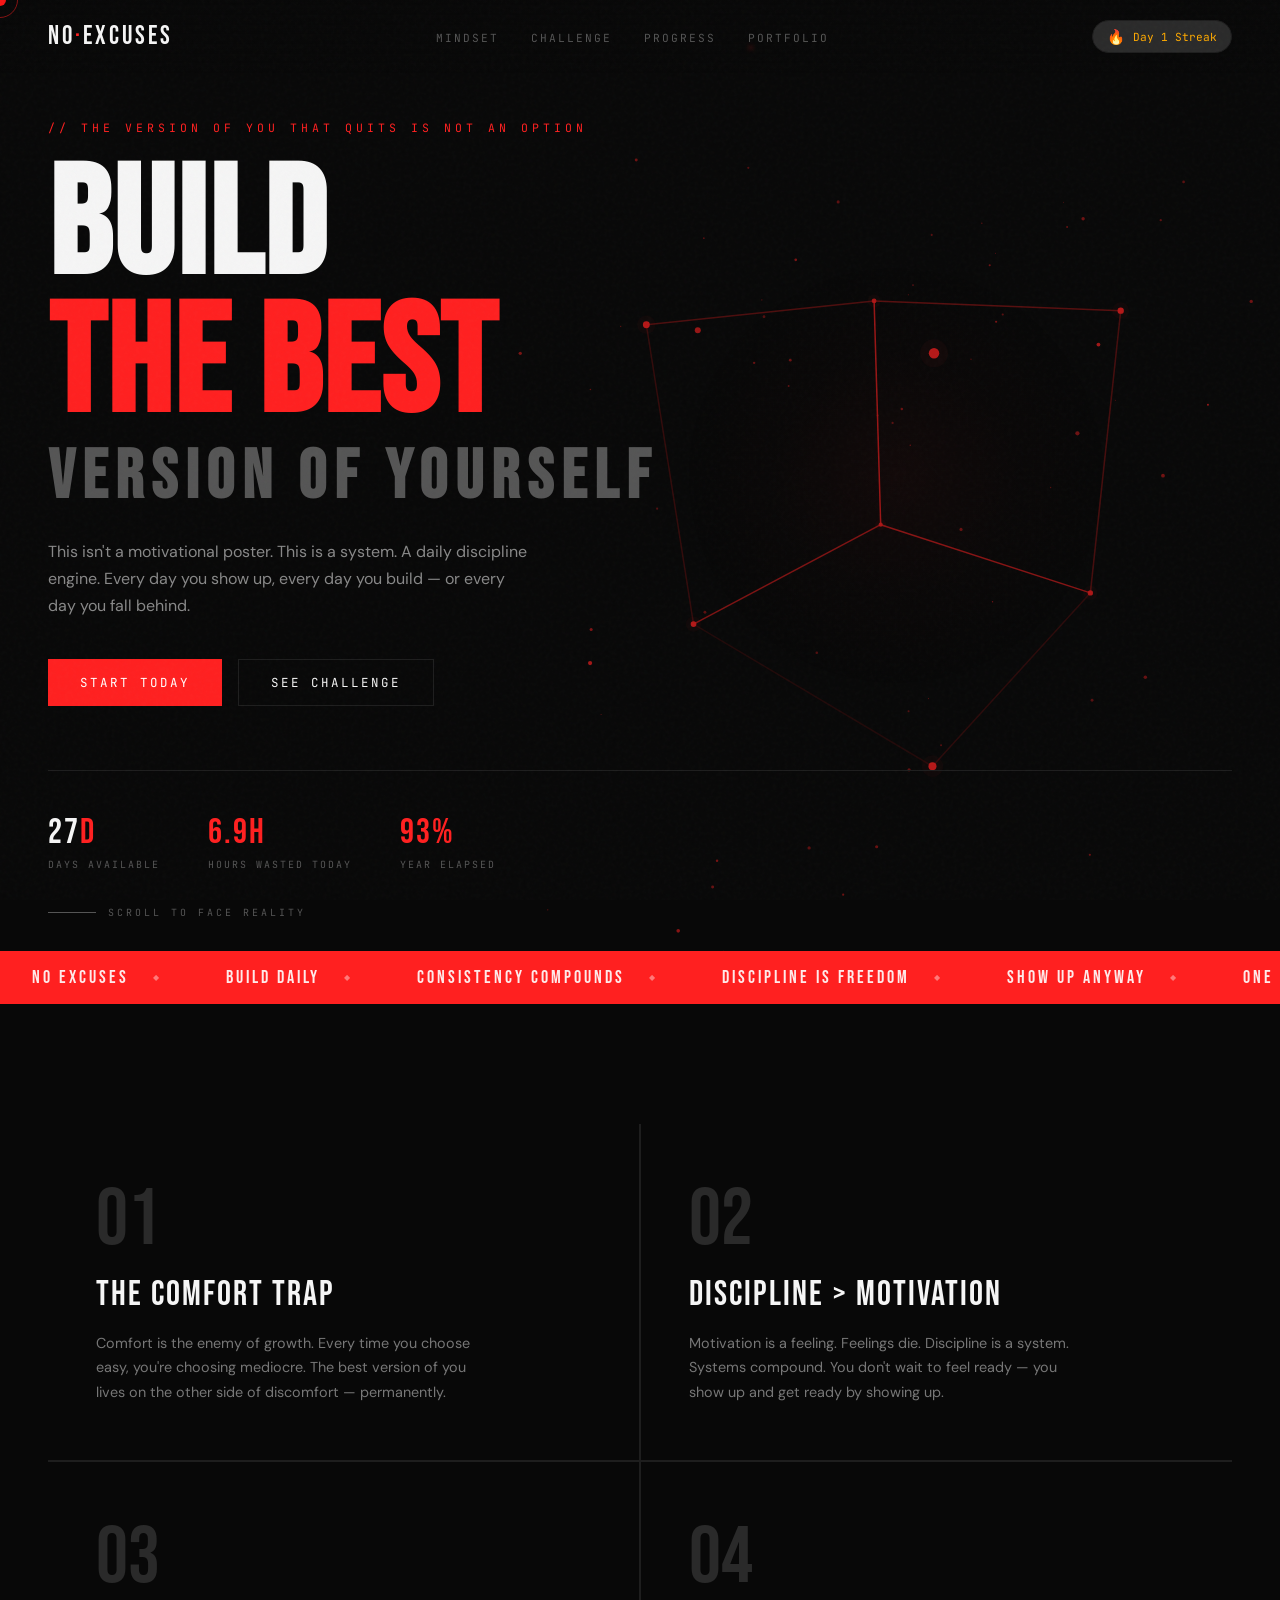
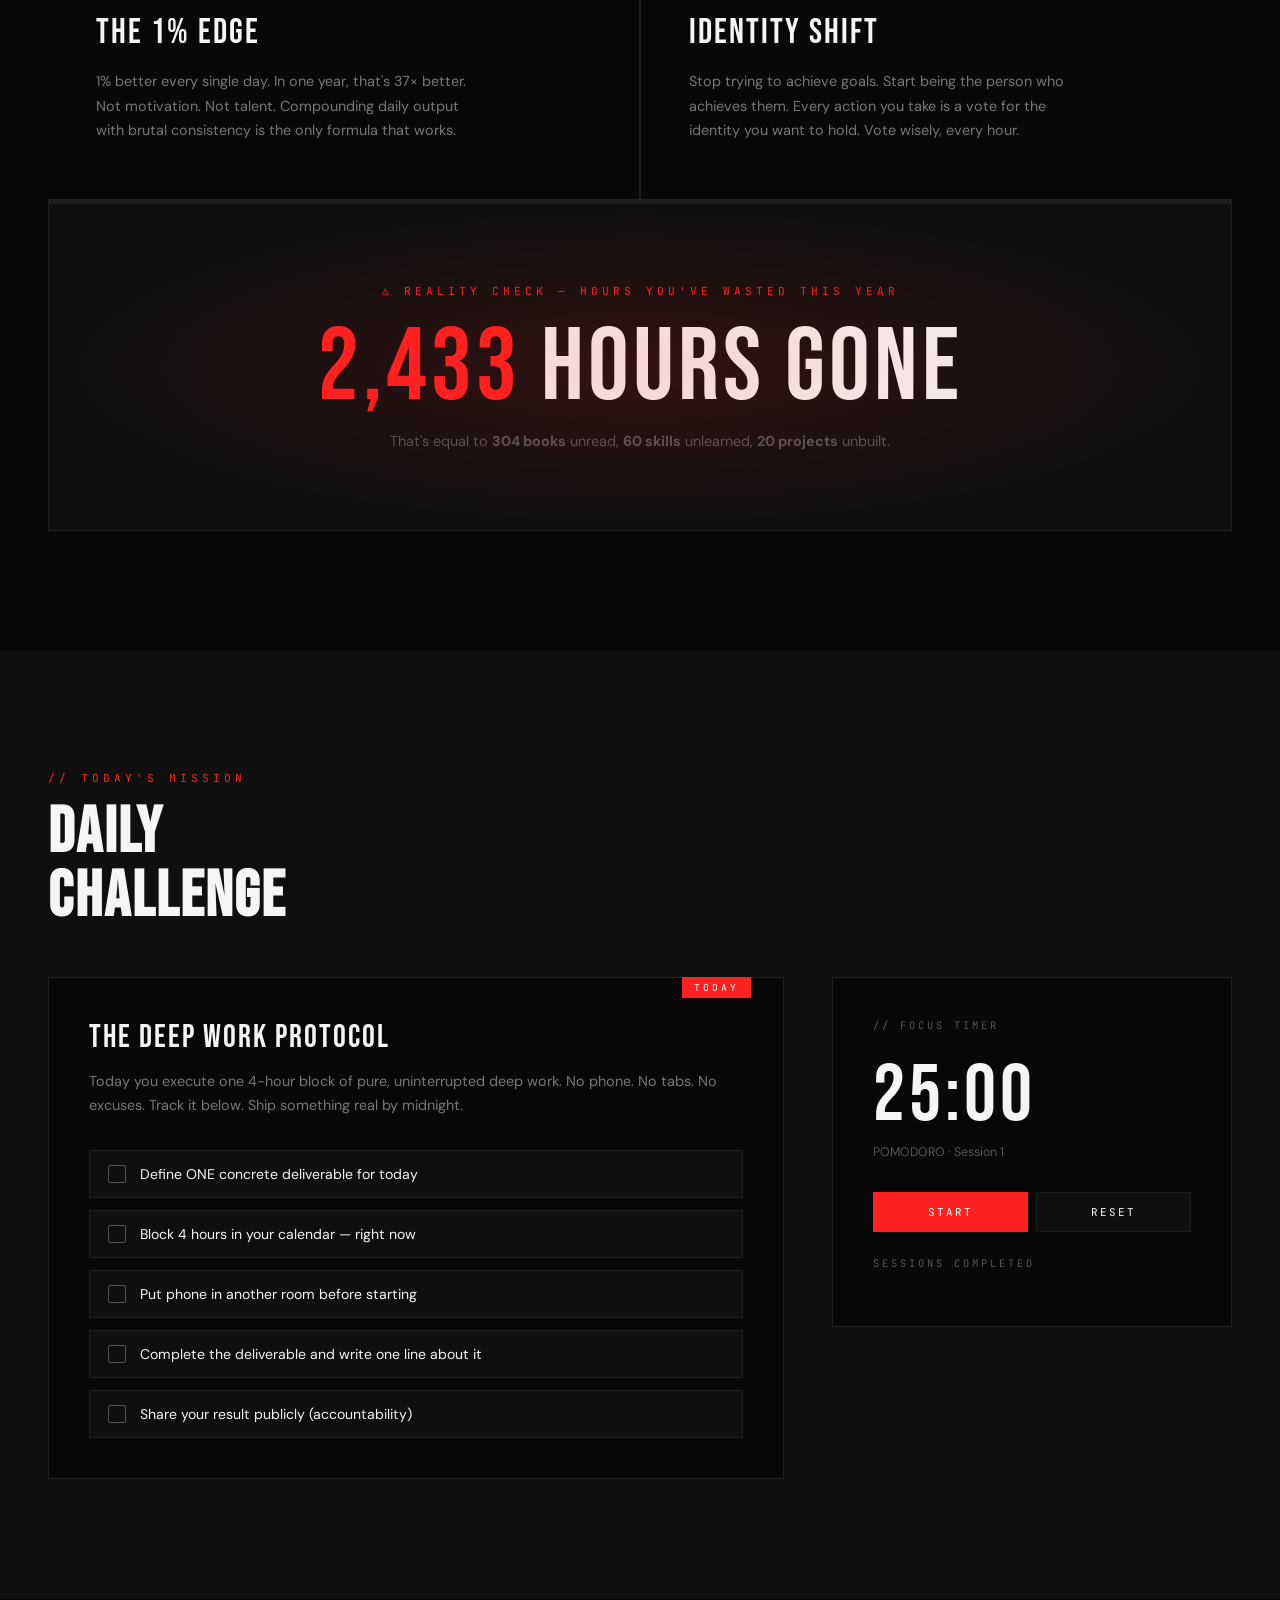
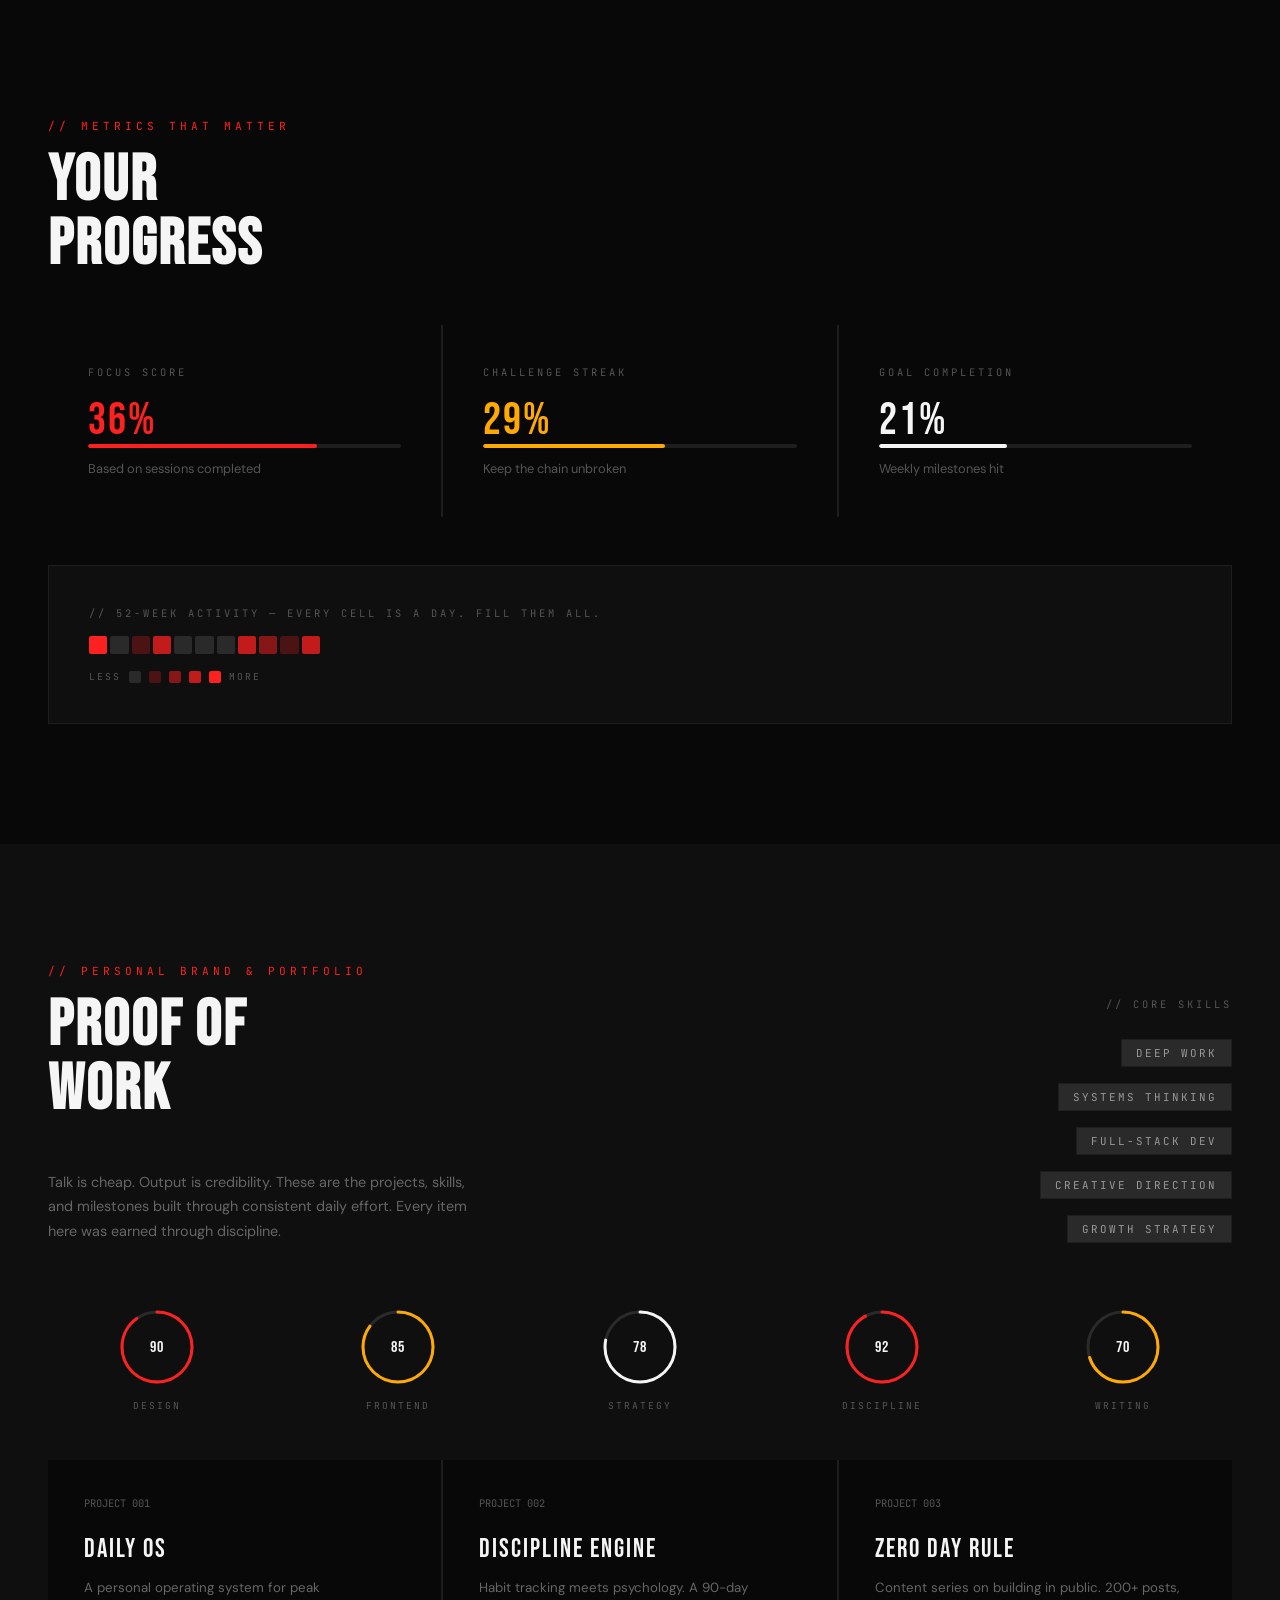
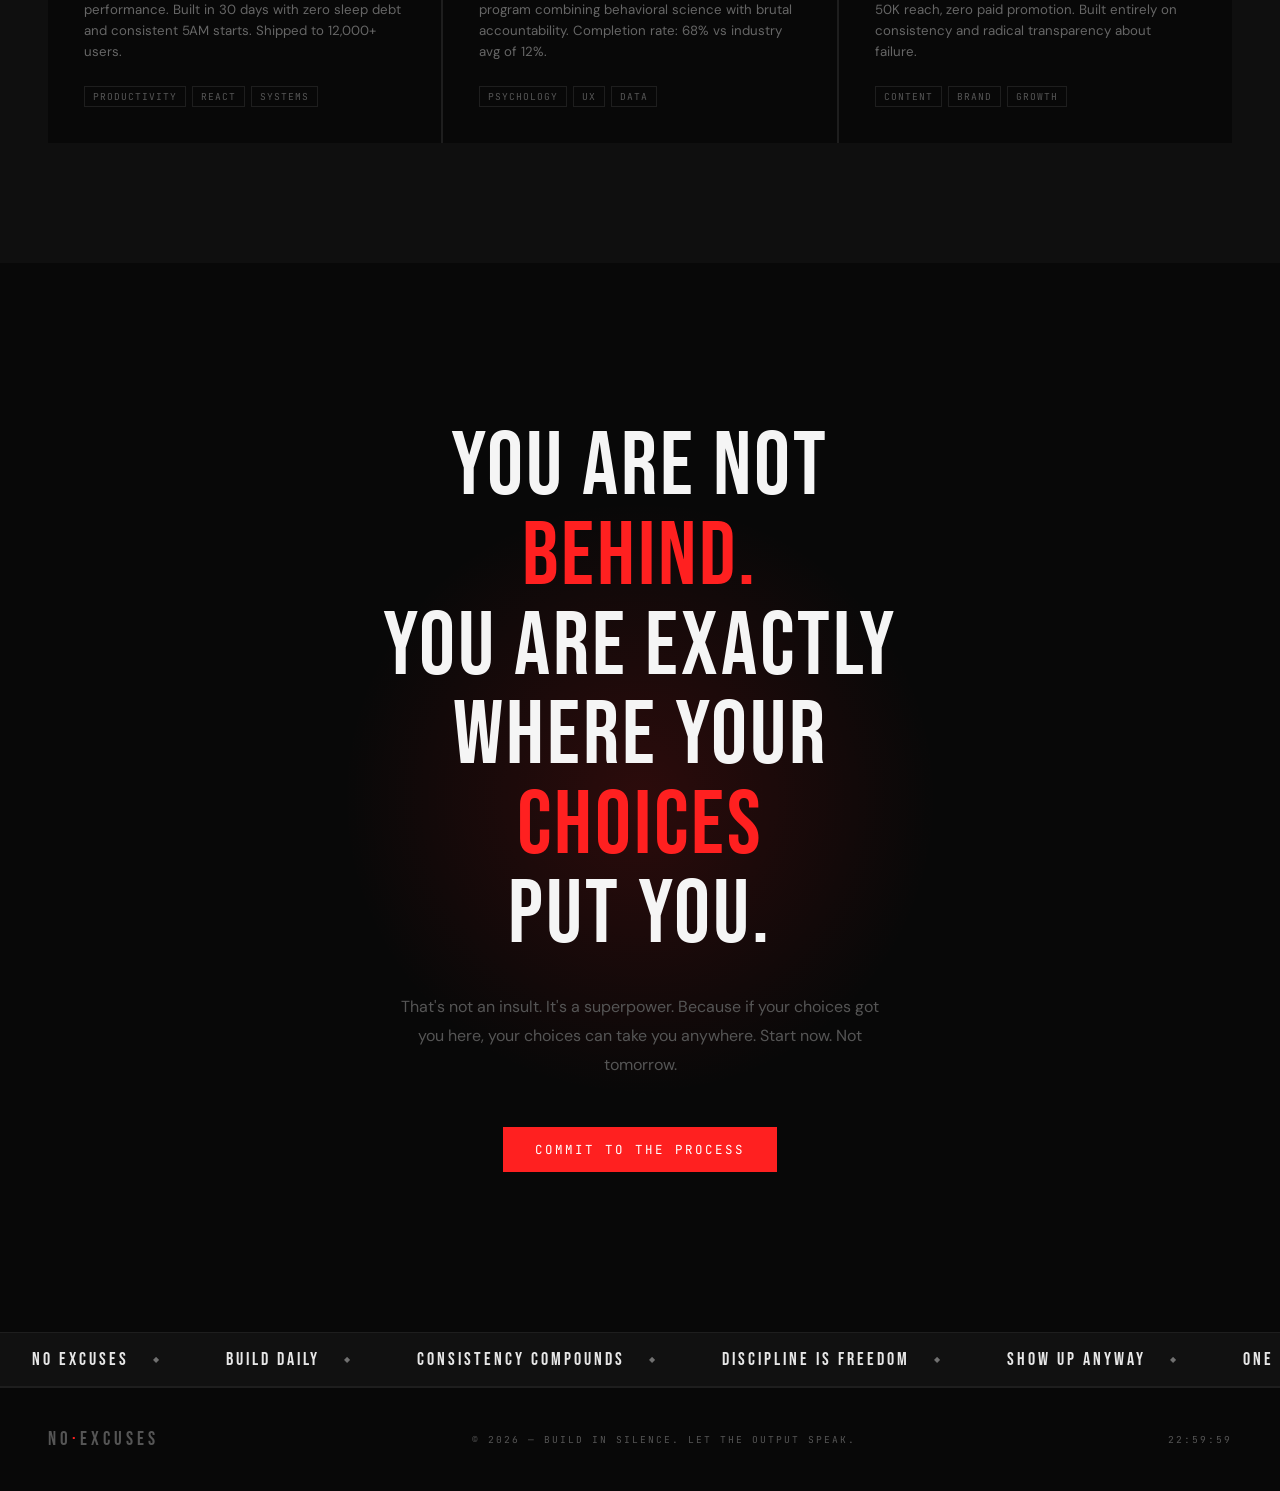
==== index.html @ ea0c3085 "Create index.html" ====
<!DOCTYPE html>
<html lang="en">
<head>
<meta charset="UTF-8">
<meta name="viewport" content="width=device-width, initial-scale=1.0">
<title>NO EXCUSES — Build The Version They Can't Ignore</title>
<link rel="preconnect" href="https://fonts.googleapis.com">
<link href="https://fonts.googleapis.com/css2?family=Bebas+Neue&family=DM+Sans:wght@300;400;500;700&family=JetBrains+Mono:wght@400;700&display=swap" rel="stylesheet">
<style>
:root {
  --bg: #080808;
  --surface: #0f0f0f;
  --surface2: #151515;
  --border: #1e1e1e;
  --red: #ff2020;
  --red-glow: rgba(255,32,32,0.15);
  --amber: #ffaa00;
  --amber-glow: rgba(255,170,0,0.12);
  --white: #f5f5f5;
  --muted: #555;
  --subtle: #2a2a2a;
}

*, *::before, *::after { box-sizing: border-box; margin: 0; padding: 0; }

html { scroll-behavior: smooth; }

body {
  background: var(--bg);
  color: var(--white);
  font-family: 'DM Sans', sans-serif;
  overflow-x: hidden;
  cursor: none;
}

/* CUSTOM CURSOR */
#cursor {
  position: fixed;
  width: 12px; height: 12px;
  background: var(--red);
  border-radius: 50%;
  pointer-events: none;
  z-index: 9999;
  transform: translate(-50%,-50%);
  transition: transform 0.1s, width 0.2s, height 0.2s, background 0.2s;
  mix-blend-mode: difference;
}
#cursor-ring {
  position: fixed;
  width: 36px; height: 36px;
  border: 1px solid rgba(255,32,32,0.5);
  border-radius: 50%;
  pointer-events: none;
  z-index: 9998;
  transform: translate(-50%,-50%);
  transition: transform 0.12s ease, width 0.3s, height 0.3s, opacity 0.3s;
}

/* NOISE OVERLAY */
body::before {
  content: '';
  position: fixed;
  inset: 0;
  background-image: url("data:image/svg+xml,%3Csvg viewBox='0 0 256 256' xmlns='http://www.w3.org/2000/svg'%3E%3Cfilter id='noise'%3E%3CfeTurbulence type='fractalNoise' baseFrequency='0.9' numOctaves='4' stitchTiles='stitch'/%3E%3C/filter%3E%3Crect width='100%25' height='100%25' filter='url(%23noise)' opacity='0.04'/%3E%3C/svg%3E");
  pointer-events: none;
  z-index: 9997;
  opacity: 0.6;
}

/* SCROLLBAR */
::-webkit-scrollbar { width: 3px; }
::-webkit-scrollbar-track { background: var(--bg); }
::-webkit-scrollbar-thumb { background: var(--red); }

/* NAV */
nav {
  position: fixed;
  top: 0; left: 0; right: 0;
  z-index: 100;
  padding: 20px 48px;
  display: flex;
  justify-content: space-between;
  align-items: center;
  background: linear-gradient(to bottom, rgba(8,8,8,0.95), transparent);
  backdrop-filter: blur(2px);
}
.nav-logo {
  font-family: 'Bebas Neue', sans-serif;
  font-size: 1.6rem;
  letter-spacing: 3px;
  color: var(--white);
}
.nav-logo span { color: var(--red); }
.nav-links { display: flex; gap: 32px; list-style: none; }
.nav-links a {
  font-family: 'JetBrains Mono', monospace;
  font-size: 0.7rem;
  letter-spacing: 2px;
  text-transform: uppercase;
  color: var(--muted);
  text-decoration: none;
  transition: color 0.2s;
}
.nav-links a:hover { color: var(--white); }
.streak-badge {
  display: flex;
  align-items: center;
  gap: 8px;
  background: var(--subtle);
  border: 1px solid var(--border);
  padding: 6px 14px;
  border-radius: 20px;
  font-family: 'JetBrains Mono', monospace;
  font-size: 0.7rem;
  color: var(--amber);
}
.streak-badge::before { content: '🔥'; font-size: 0.9rem; }

/* HERO */
#hero {
  min-height: 100vh;
  display: flex;
  flex-direction: column;
  justify-content: center;
  padding: 120px 48px 80px;
  position: relative;
  overflow: hidden;
}

/* CANVAS 3D */
#hero-canvas {
  position: absolute;
  top: 0; right: 0;
  width: 60%;
  height: 100%;
  opacity: 0.7;
}

.hero-tag {
  font-family: 'JetBrains Mono', monospace;
  font-size: 0.72rem;
  letter-spacing: 4px;
  color: var(--red);
  text-transform: uppercase;
  margin-bottom: 24px;
  opacity: 0;
  animation: fadeUp 0.8s 0.3s forwards;
}
.hero-headline {
  font-family: 'Bebas Neue', sans-serif;
  font-size: clamp(5rem, 12vw, 11rem);
  line-height: 0.9;
  letter-spacing: 2px;
  opacity: 0;
  animation: fadeUp 0.9s 0.5s forwards;
}
.hero-headline .line2 { color: var(--red); display: block; }
.hero-headline .line3 { color: var(--muted); display: block; font-size: 0.45em; letter-spacing: 8px; margin-top: 12px; }

.hero-sub {
  max-width: 480px;
  margin-top: 28px;
  font-size: 1rem;
  line-height: 1.7;
  color: #888;
  opacity: 0;
  animation: fadeUp 0.9s 0.8s forwards;
}

.hero-cta-row {
  display: flex;
  gap: 16px;
  margin-top: 40px;
  opacity: 0;
  animation: fadeUp 0.9s 1s forwards;
}
.btn-primary {
  background: var(--red);
  color: #fff;
  border: none;
  padding: 14px 32px;
  font-family: 'JetBrains Mono', monospace;
  font-size: 0.78rem;
  letter-spacing: 3px;
  text-transform: uppercase;
  cursor: none;
  position: relative;
  overflow: hidden;
  transition: transform 0.2s;
}
.btn-primary::after {
  content: '';
  position: absolute;
  inset: 0;
  background: rgba(255,255,255,0.1);
  transform: translateX(-100%);
  transition: transform 0.3s;
}
.btn-primary:hover::after { transform: translateX(0); }
.btn-primary:hover { transform: scale(1.02); }

.btn-ghost {
  background: transparent;
  color: var(--white);
  border: 1px solid var(--border);
  padding: 14px 32px;
  font-family: 'JetBrains Mono', monospace;
  font-size: 0.78rem;
  letter-spacing: 3px;
  text-transform: uppercase;
  cursor: none;
  transition: border-color 0.2s, color 0.2s;
}
.btn-ghost:hover { border-color: var(--white); }

.hero-stats {
  display: flex;
  gap: 48px;
  margin-top: 64px;
  padding-top: 40px;
  border-top: 1px solid var(--border);
  opacity: 0;
  animation: fadeUp 0.9s 1.2s forwards;
}
.stat-item { display: flex; flex-direction: column; gap: 4px; }
.stat-num {
  font-family: 'Bebas Neue', sans-serif;
  font-size: 2.2rem;
  letter-spacing: 2px;
  color: var(--white);
}
.stat-num span { color: var(--red); }
.stat-label {
  font-family: 'JetBrains Mono', monospace;
  font-size: 0.62rem;
  letter-spacing: 2px;
  color: var(--muted);
  text-transform: uppercase;
}

.scroll-indicator {
  position: absolute;
  bottom: 32px;
  left: 48px;
  display: flex;
  align-items: center;
  gap: 12px;
  font-family: 'JetBrains Mono', monospace;
  font-size: 0.62rem;
  letter-spacing: 3px;
  color: var(--muted);
  text-transform: uppercase;
  opacity: 0;
  animation: fadeUp 1s 1.5s forwards;
}
.scroll-line {
  width: 48px;
  height: 1px;
  background: var(--muted);
  animation: expandLine 1.5s 2s ease-in-out infinite alternate;
}

/* TRIGGER SECTION */
#trigger {
  padding: 120px 48px;
  position: relative;
  overflow: hidden;
}
.trigger-grid {
  display: grid;
  grid-template-columns: 1fr 1fr;
  gap: 2px;
  background: var(--border);
}
.trigger-card {
  background: var(--bg);
  padding: 56px 48px;
  position: relative;
  overflow: hidden;
  transition: background 0.3s;
}
.trigger-card:hover { background: var(--surface); }
.trigger-card::before {
  content: '';
  position: absolute;
  top: 0; left: 0;
  width: 3px;
  height: 0;
  background: var(--red);
  transition: height 0.4s ease;
}
.trigger-card:hover::before { height: 100%; }
.trigger-card.amber::before { background: var(--amber); }
.tc-num {
  font-family: 'Bebas Neue', sans-serif;
  font-size: 5rem;
  color: var(--subtle);
  line-height: 1;
  margin-bottom: 16px;
  transition: color 0.3s;
}
.trigger-card:hover .tc-num { color: var(--border); }
.tc-title {
  font-family: 'Bebas Neue', sans-serif;
  font-size: 2.2rem;
  letter-spacing: 2px;
  line-height: 1.1;
  margin-bottom: 16px;
}
.tc-text {
  font-size: 0.9rem;
  line-height: 1.7;
  color: #777;
  max-width: 380px;
}

/* WASTE COUNTER */
.waste-counter-wrap {
  background: var(--surface);
  border: 1px solid var(--border);
  padding: 80px 48px;
  text-align: center;
  position: relative;
  overflow: hidden;
  margin-top: 2px;
  grid-column: span 2;
}
.waste-counter-wrap::before {
  content: '';
  position: absolute;
  inset: 0;
  background: radial-gradient(ellipse at center, var(--red-glow) 0%, transparent 70%);
  pointer-events: none;
}
.waste-label {
  font-family: 'JetBrains Mono', monospace;
  font-size: 0.7rem;
  letter-spacing: 4px;
  color: var(--red);
  text-transform: uppercase;
  margin-bottom: 20px;
}
.waste-big {
  font-family: 'Bebas Neue', sans-serif;
  font-size: clamp(3rem, 8vw, 7rem);
  letter-spacing: 4px;
  line-height: 1;
  color: var(--white);
}
.waste-big span { color: var(--red); }
.waste-sub { color: #555; font-size: 0.9rem; margin-top: 12px; }

/* CHALLENGE SECTION */
#challenge {
  padding: 120px 48px;
  background: var(--surface);
}
.section-eyebrow {
  font-family: 'JetBrains Mono', monospace;
  font-size: 0.7rem;
  letter-spacing: 4px;
  color: var(--red);
  text-transform: uppercase;
  margin-bottom: 16px;
}
.section-title {
  font-family: 'Bebas Neue', sans-serif;
  font-size: clamp(2.5rem, 5vw, 5rem);
  letter-spacing: 2px;
  line-height: 1;
  margin-bottom: 48px;
}
.challenge-layout {
  display: grid;
  grid-template-columns: 1fr 400px;
  gap: 48px;
  align-items: start;
}
.daily-challenge-card {
  background: var(--bg);
  border: 1px solid var(--border);
  padding: 40px;
  position: relative;
}
.daily-challenge-card::after {
  content: 'TODAY';
  position: absolute;
  top: -1px; right: 32px;
  background: var(--red);
  font-family: 'JetBrains Mono', monospace;
  font-size: 0.6rem;
  letter-spacing: 3px;
  color: #fff;
  padding: 4px 12px;
}
.challenge-title {
  font-family: 'Bebas Neue', sans-serif;
  font-size: 2rem;
  letter-spacing: 2px;
  margin-bottom: 12px;
}
.challenge-desc {
  color: #777;
  font-size: 0.9rem;
  line-height: 1.7;
  margin-bottom: 32px;
}
.challenge-tasks { list-style: none; display: flex; flex-direction: column; gap: 12px; }
.challenge-tasks li {
  display: flex;
  align-items: center;
  gap: 14px;
  padding: 14px 18px;
  background: var(--surface);
  border: 1px solid var(--border);
  font-size: 0.88rem;
  cursor: none;
  transition: border-color 0.2s;
  user-select: none;
}
.challenge-tasks li:hover { border-color: var(--red); }
.challenge-tasks li.done { color: var(--muted); text-decoration: line-through; }
.task-check {
  width: 18px; height: 18px;
  border: 1.5px solid var(--muted);
  border-radius: 2px;
  flex-shrink: 0;
  display: grid;
  place-items: center;
  transition: background 0.2s, border-color 0.2s;
  font-size: 0.65rem;
}
.challenge-tasks li.done .task-check {
  background: var(--red);
  border-color: var(--red);
  color: #fff;
}

/* TIMER */
.timer-card {
  background: var(--bg);
  border: 1px solid var(--border);
  padding: 40px;
}
.timer-label {
  font-family: 'JetBrains Mono', monospace;
  font-size: 0.65rem;
  letter-spacing: 3px;
  color: var(--muted);
  text-transform: uppercase;
  margin-bottom: 24px;
}
.timer-display {
  font-family: 'Bebas Neue', sans-serif;
  font-size: 5rem;
  letter-spacing: 4px;
  color: var(--white);
  line-height: 1;
  margin-bottom: 8px;
}
.timer-display.running { color: var(--red); }
.timer-session-label {
  font-size: 0.78rem;
  color: var(--muted);
  margin-bottom: 32px;
}
.timer-btns { display: flex; gap: 8px; flex-wrap: wrap; margin-bottom: 24px; }
.timer-btn {
  flex: 1;
  padding: 12px;
  font-family: 'JetBrains Mono', monospace;
  font-size: 0.68rem;
  letter-spacing: 2px;
  text-transform: uppercase;
  border: 1px solid var(--border);
  background: var(--surface);
  color: var(--white);
  cursor: none;
  transition: all 0.2s;
}
.timer-btn:hover { border-color: var(--red); color: var(--red); }
.timer-btn.active { background: var(--red); border-color: var(--red); color: #fff; }
.pomodoro-segments {
  display: flex;
  gap: 6px;
}
.pomo-dot {
  flex: 1;
  height: 4px;
  background: var(--border);
  border-radius: 2px;
  transition: background 0.3s;
}
.pomo-dot.active { background: var(--red); }
.pomo-dot.done { background: var(--amber); }

/* PROGRESS SECTION */
#progress-section {
  padding: 120px 48px;
}
.progress-grid {
  display: grid;
  grid-template-columns: repeat(3, 1fr);
  gap: 2px;
  background: var(--border);
  margin-top: 48px;
}
.progress-card {
  background: var(--bg);
  padding: 40px;
}
.progress-card-label {
  font-family: 'JetBrains Mono', monospace;
  font-size: 0.65rem;
  letter-spacing: 3px;
  color: var(--muted);
  text-transform: uppercase;
  margin-bottom: 20px;
}
.progress-bar-wrap {
  height: 4px;
  background: var(--border);
  border-radius: 2px;
  margin-bottom: 12px;
  overflow: hidden;
}
.progress-bar-fill {
  height: 100%;
  background: var(--red);
  border-radius: 2px;
  width: 0;
  transition: width 1.5s cubic-bezier(0.16, 1, 0.3, 1);
}
.progress-bar-fill.amber { background: var(--amber); }
.progress-bar-fill.white { background: var(--white); }
.progress-pct {
  font-family: 'Bebas Neue', sans-serif;
  font-size: 2.8rem;
  letter-spacing: 2px;
  line-height: 1;
}
.progress-pct.red { color: var(--red); }
.progress-pct.amber { color: var(--amber); }

/* STREAK HEATMAP */
.heatmap-wrap { margin-top: 48px; }
.heatmap-title {
  font-family: 'JetBrains Mono', monospace;
  font-size: 0.65rem;
  letter-spacing: 3px;
  color: var(--muted);
  text-transform: uppercase;
  margin-bottom: 16px;
}
.heatmap {
  display: grid;
  grid-template-columns: repeat(52, 1fr);
  gap: 3px;
}
.heatmap-cell {
  aspect-ratio: 1;
  border-radius: 2px;
  background: var(--subtle);
  transition: transform 0.1s;
}
.heatmap-cell:hover { transform: scale(1.4); }
.heatmap-cell.l1 { background: rgba(255,32,32,0.25); }
.heatmap-cell.l2 { background: rgba(255,32,32,0.5); }
.heatmap-cell.l3 { background: rgba(255,32,32,0.75); }
.heatmap-cell.l4 { background: var(--red); }

/* PORTFOLIO */
#portfolio {
  padding: 120px 48px;
  background: var(--surface);
}
.portfolio-intro {
  display: grid;
  grid-template-columns: 1fr 1fr;
  gap: 48px;
  align-items: end;
  margin-bottom: 64px;
}
.portfolio-intro-right {
  display: flex;
  flex-direction: column;
  gap: 16px;
  align-items: flex-end;
}
.skill-tag {
  display: inline-block;
  background: var(--subtle);
  border: 1px solid var(--border);
  font-family: 'JetBrains Mono', monospace;
  font-size: 0.68rem;
  letter-spacing: 2px;
  padding: 6px 14px;
  color: #999;
}

.projects-grid {
  display: grid;
  grid-template-columns: repeat(3, 1fr);
  gap: 2px;
  background: var(--border);
}
.project-card {
  background: var(--bg);
  padding: 36px;
  position: relative;
  overflow: hidden;
  cursor: none;
  transition: background 0.3s;
}
.project-card:hover { background: #111; }
.project-card::before {
  content: '';
  position: absolute;
  bottom: 0; left: 0; right: 0;
  height: 0;
  background: var(--red-glow);
  transition: height 0.4s;
}
.project-card:hover::before { height: 100%; }
.project-card:nth-child(2)::before { background: var(--amber-glow); }
.project-num {
  font-family: 'JetBrains Mono', monospace;
  font-size: 0.65rem;
  color: var(--muted);
  margin-bottom: 24px;
}
.project-title {
  font-family: 'Bebas Neue', sans-serif;
  font-size: 1.6rem;
  letter-spacing: 2px;
  margin-bottom: 12px;
}
.project-desc {
  font-size: 0.83rem;
  color: #666;
  line-height: 1.6;
  margin-bottom: 24px;
}
.project-tags { display: flex; flex-wrap: wrap; gap: 6px; }
.project-tag {
  font-family: 'JetBrains Mono', monospace;
  font-size: 0.6rem;
  letter-spacing: 1px;
  padding: 3px 8px;
  border: 1px solid var(--border);
  color: var(--muted);
}
.project-arrow {
  position: absolute;
  top: 36px; right: 36px;
  font-size: 1.2rem;
  opacity: 0;
  transition: opacity 0.3s, transform 0.3s;
  transform: translate(-8px, 8px);
}
.project-card:hover .project-arrow { opacity: 1; transform: translate(0,0); }

/* QUOTE TICKER */
.quote-ticker {
  background: var(--red);
  padding: 16px 0;
  overflow: hidden;
  white-space: nowrap;
}
.ticker-track {
  display: inline-flex;
  gap: 0;
  animation: tickerMove 30s linear infinite;
}
.ticker-item {
  display: inline-flex;
  align-items: center;
  gap: 24px;
  padding: 0 32px;
  font-family: 'Bebas Neue', sans-serif;
  font-size: 1.1rem;
  letter-spacing: 3px;
  color: rgba(255,255,255,0.9);
}
.ticker-sep { color: rgba(255,255,255,0.4); font-size: 0.5rem; }

/* MANIFESTO */
#manifesto {
  padding: 160px 48px;
  text-align: center;
  position: relative;
  overflow: hidden;
}
#manifesto::before {
  content: '';
  position: absolute;
  top: 50%; left: 50%;
  transform: translate(-50%,-50%);
  width: 600px; height: 600px;
  background: radial-gradient(circle, var(--red-glow) 0%, transparent 70%);
  pointer-events: none;
}
.manifesto-text {
  font-family: 'Bebas Neue', sans-serif;
  font-size: clamp(3rem, 7vw, 8rem);
  line-height: 1;
  letter-spacing: 3px;
  max-width: 900px;
  margin: 0 auto;
}
.manifesto-text .accent { color: var(--red); }
.manifesto-sub {
  font-size: 1rem;
  color: #555;
  margin-top: 32px;
  max-width: 500px;
  margin-left: auto;
  margin-right: auto;
  line-height: 1.8;
}

/* FOOTER */
footer {
  border-top: 1px solid var(--border);
  padding: 40px 48px;
  display: flex;
  justify-content: space-between;
  align-items: center;
}
.footer-logo {
  font-family: 'Bebas Neue', sans-serif;
  font-size: 1.2rem;
  letter-spacing: 4px;
  color: var(--muted);
}
.footer-logo span { color: var(--red); }
.footer-copy {
  font-family: 'JetBrains Mono', monospace;
  font-size: 0.6rem;
  color: var(--muted);
  letter-spacing: 2px;
}

/* KEYFRAMES */
@keyframes fadeUp {
  from { opacity: 0; transform: translateY(24px); }
  to { opacity: 1; transform: translateY(0); }
}
@keyframes expandLine {
  from { width: 24px; }
  to { width: 64px; }
}
@keyframes tickerMove {
  from { transform: translateX(0); }
  to { transform: translateX(-50%); }
}
@keyframes pulse {
  0%, 100% { opacity: 1; }
  50% { opacity: 0.5; }
}

/* REVEAL ANIMATION */
.reveal {
  opacity: 0;
  transform: translateY(32px);
  transition: opacity 0.8s ease, transform 0.8s ease;
}
.reveal.visible { opacity: 1; transform: translateY(0); }

/* MODAL */
.modal-overlay {
  position: fixed;
  inset: 0;
  background: rgba(0,0,0,0.85);
  z-index: 1000;
  display: flex;
  align-items: center;
  justify-content: center;
  opacity: 0;
  pointer-events: none;
  transition: opacity 0.3s;
  backdrop-filter: blur(4px);
}
.modal-overlay.open { opacity: 1; pointer-events: all; }
.modal {
  background: var(--surface);
  border: 1px solid var(--border);
  padding: 48px;
  max-width: 540px;
  width: 90%;
  transform: translateY(24px);
  transition: transform 0.3s;
}
.modal-overlay.open .modal { transform: translateY(0); }
.modal-title {
  font-family: 'Bebas Neue', sans-serif;
  font-size: 2.4rem;
  letter-spacing: 3px;
  margin-bottom: 12px;
}
.modal-sub { color: #666; font-size: 0.9rem; line-height: 1.7; margin-bottom: 32px; }
.modal-input {
  width: 100%;
  background: var(--bg);
  border: 1px solid var(--border);
  padding: 14px 16px;
  color: var(--white);
  font-family: 'DM Sans', sans-serif;
  font-size: 0.9rem;
  margin-bottom: 12px;
  outline: none;
  transition: border-color 0.2s;
}
.modal-input:focus { border-color: var(--red); }
.modal-close {
  position: absolute;
  top: 20px; right: 24px;
  background: none;
  border: none;
  color: var(--muted);
  font-size: 1.4rem;
  cursor: none;
}

/* NOTIFICATION */
.notif {
  position: fixed;
  bottom: 32px;
  right: 32px;
  background: var(--surface);
  border: 1px solid var(--red);
  padding: 16px 24px;
  font-family: 'JetBrains Mono', monospace;
  font-size: 0.72rem;
  letter-spacing: 1px;
  color: var(--white);
  z-index: 2000;
  transform: translateY(80px);
  opacity: 0;
  transition: all 0.4s cubic-bezier(0.16, 1, 0.3, 1);
  max-width: 320px;
}
.notif.show { transform: translateY(0); opacity: 1; }
.notif-title { color: var(--red); margin-bottom: 4px; font-size: 0.65rem; letter-spacing: 2px; text-transform: uppercase; }

/* SKILLS RADIAL */
.skills-row {
  display: grid;
  grid-template-columns: repeat(5, 1fr);
  gap: 24px;
  margin-top: 64px;
}
.skill-radial {
  display: flex;
  flex-direction: column;
  align-items: center;
  gap: 12px;
}
.skill-ring {
  width: 80px;
  height: 80px;
  position: relative;
}
.skill-ring svg {
  width: 80px;
  height: 80px;
  transform: rotate(-90deg);
}
.skill-ring circle {
  fill: none;
  stroke-width: 3;
  stroke-linecap: round;
}
.skill-ring .bg-ring { stroke: var(--subtle); }
.skill-ring .fg-ring {
  stroke: var(--red);
  stroke-dasharray: 220;
  stroke-dashoffset: 220;
  transition: stroke-dashoffset 1.5s cubic-bezier(0.16, 1, 0.3, 1);
}
.skill-ring .fg-ring.amber { stroke: var(--amber); }
.skill-ring .fg-ring.white { stroke: var(--white); }
.skill-ring-label {
  position: absolute;
  inset: 0;
  display: flex;
  align-items: center;
  justify-content: center;
  font-family: 'Bebas Neue', sans-serif;
  font-size: 1rem;
  letter-spacing: 1px;
}
.skill-name {
  font-family: 'JetBrains Mono', monospace;
  font-size: 0.6rem;
  letter-spacing: 2px;
  color: var(--muted);
  text-transform: uppercase;
  text-align: center;
}

/* RESPONSIVE */
@media (max-width: 900px) {
  nav { padding: 16px 24px; }
  .nav-links, .streak-badge { display: none; }
  #hero { padding: 100px 24px 60px; }
  .hero-stats { gap: 24px; }
  .trigger-grid { grid-template-columns: 1fr; }
  .waste-counter-wrap { grid-column: span 1; }
  .challenge-layout { grid-template-columns: 1fr; }
  .progress-grid { grid-template-columns: 1fr; }
  .projects-grid { grid-template-columns: 1fr; }
  .portfolio-intro { grid-template-columns: 1fr; }
  .skills-row { grid-template-columns: repeat(3, 1fr); }
  #trigger, #challenge, #progress-section, #portfolio, #manifesto { padding: 80px 24px; }
  footer { padding: 32px 24px; flex-direction: column; gap: 16px; text-align: center; }
  .heatmap { grid-template-columns: repeat(26, 1fr); }
  #hero-canvas { width: 100%; opacity: 0.2; }
}
</style>
</head>
<body>

<!-- CURSOR -->
<div id="cursor"></div>
<div id="cursor-ring"></div>

<!-- NOTIFICATION -->
<div class="notif" id="notif">
  <div class="notif-title">⚡ Daily Trigger</div>
  <div id="notif-text">Every hour you delay costs you 4% of your day.</div>
</div>

<!-- MODAL -->
<div class="modal-overlay" id="modal">
  <div class="modal" style="position:relative;">
    <button class="modal-close" onclick="closeModal()">×</button>
    <div class="modal-title">START YOUR JOURNEY</div>
    <div class="modal-sub">Enter your name and goal. Every day you don't start, someone else does. The clock doesn't stop.</div>
    <input class="modal-input" id="user-name" type="text" placeholder="Your name">
    <input class="modal-input" id="user-goal" type="text" placeholder="Your #1 goal right now">
    <button class="btn-primary" style="width:100%;margin-top:8px;" onclick="startJourney()">COMMIT NOW</button>
  </div>
</div>

<!-- NAV -->
<nav>
  <div class="nav-logo">NO<span>·</span>EXCUSES</div>
  <ul class="nav-links">
    <li><a href="#trigger">MINDSET</a></li>
    <li><a href="#challenge">CHALLENGE</a></li>
    <li><a href="#progress-section">PROGRESS</a></li>
    <li><a href="#portfolio">PORTFOLIO</a></li>
  </ul>
  <div class="streak-badge" id="nav-streak">Day 1 Streak</div>
</nav>

<!-- HERO -->
<section id="hero">
  <canvas id="hero-canvas"></canvas>
  <div class="hero-tag">// The version of you that quits is not an option</div>
  <h1 class="hero-headline">
    BUILD
    <span class="line2">THE BEST</span>
    <span class="line3">VERSION OF YOURSELF</span>
  </h1>
  <p class="hero-sub">This isn't a motivational poster. This is a system. A daily discipline engine. Every day you show up, every day you build — or every day you fall behind.</p>
  <div class="hero-cta-row">
    <button class="btn-primary" onclick="openModal()">START TODAY</button>
    <button class="btn-ghost" onclick="document.getElementById('challenge').scrollIntoView({behavior:'smooth'})">SEE CHALLENGE</button>
  </div>
  <div class="hero-stats">
    <div class="stat-item">
      <span class="stat-num" id="days-counter">0<span>d</span></span>
      <span class="stat-label">Days Available</span>
    </div>
    <div class="stat-item">
      <span class="stat-num"><span id="wasted-hours">0</span><span>h</span></span>
      <span class="stat-label">Hours Wasted Today</span>
    </div>
    <div class="stat-item">
      <span class="stat-num"><span id="year-pct">0</span><span>%</span></span>
      <span class="stat-label">Year Elapsed</span>
    </div>
  </div>
  <div class="scroll-indicator">
    <div class="scroll-line"></div>
    Scroll to face reality
  </div>
</section>

<!-- TICKER -->
<div class="quote-ticker">
  <div class="ticker-track" id="ticker-track"></div>
</div>

<!-- TRIGGER SECTION -->
<section id="trigger">
  <div class="trigger-grid">
    <div class="trigger-card reveal">
      <div class="tc-num">01</div>
      <div class="tc-title">THE COMFORT TRAP</div>
      <div class="tc-text">Comfort is the enemy of growth. Every time you choose easy, you're choosing mediocre. The best version of you lives on the other side of discomfort — permanently.</div>
    </div>
    <div class="trigger-card reveal">
      <div class="tc-num">02</div>
      <div class="tc-title">DISCIPLINE > MOTIVATION</div>
      <div class="tc-text">Motivation is a feeling. Feelings die. Discipline is a system. Systems compound. You don't wait to feel ready — you show up and get ready by showing up.</div>
    </div>
    <div class="trigger-card amber reveal">
      <div class="tc-num">03</div>
      <div class="tc-title">THE 1% EDGE</div>
      <div class="tc-text">1% better every single day. In one year, that's 37× better. Not motivation. Not talent. Compounding daily output with brutal consistency is the only formula that works.</div>
    </div>
    <div class="trigger-card reveal">
      <div class="tc-num">04</div>
      <div class="tc-title">IDENTITY SHIFT</div>
      <div class="tc-text">Stop trying to achieve goals. Start being the person who achieves them. Every action you take is a vote for the identity you want to hold. Vote wisely, every hour.</div>
    </div>
    <div class="waste-counter-wrap reveal">
      <div class="waste-label">⚠ REALITY CHECK — Hours You've Wasted This Year</div>
      <div class="waste-big"><span id="wasted-year">0</span> HOURS GONE</div>
      <div class="waste-sub" id="waste-equiv">That's equal to <strong id="waste-books">0 books</strong> unread, <strong id="waste-skills">0 skills</strong> unlearned, <strong id="waste-projects">0 projects</strong> unbuilt.</div>
    </div>
  </div>
</section>

<!-- CHALLENGE -->
<section id="challenge">
  <div class="section-eyebrow">// Today's Mission</div>
  <h2 class="section-title reveal">DAILY<br>CHALLENGE</h2>
  <div class="challenge-layout">
    <div>
      <div class="daily-challenge-card reveal">
        <div class="challenge-title" id="challenge-title">THE DEEP WORK PROTOCOL</div>
        <div class="challenge-desc" id="challenge-desc">Today you execute one 4-hour block of pure, uninterrupted deep work. No phone. No tabs. No excuses. Track it below. Ship something real by midnight.</div>
        <ul class="challenge-tasks" id="task-list">
          <li onclick="toggleTask(this)" data-done="false"><div class="task-check"></div> Define ONE concrete deliverable for today</li>
          <li onclick="toggleTask(this)" data-done="false"><div class="task-check"></div> Block 4 hours in your calendar — right now</li>
          <li onclick="toggleTask(this)" data-done="false"><div class="task-check"></div> Put phone in another room before starting</li>
          <li onclick="toggleTask(this)" data-done="false"><div class="task-check"></div> Complete the deliverable and write one line about it</li>
          <li onclick="toggleTask(this)" data-done="false"><div class="task-check"></div> Share your result publicly (accountability)</li>
        </ul>
      </div>
    </div>
    <div>
      <div class="timer-card reveal">
        <div class="timer-label">// FOCUS TIMER</div>
        <div class="timer-display" id="timer-display">25:00</div>
        <div class="timer-session-label" id="timer-session">POMODORO · Session 1</div>
        <div class="timer-btns">
          <button class="timer-btn active" id="btn-start" onclick="toggleTimer()">START</button>
          <button class="timer-btn" onclick="resetTimer()">RESET</button>
        </div>
        <div style="margin-bottom:8px;">
          <div class="timer-label" style="margin-bottom:8px;">SESSIONS COMPLETED</div>
          <div class="pomodoro-segments" id="pomo-dots"></div>
        </div>
      </div>
    </div>
  </div>
</section>

<!-- PROGRESS -->
<section id="progress-section">
  <div class="section-eyebrow">// Metrics That Matter</div>
  <h2 class="section-title reveal">YOUR<br>PROGRESS</h2>
  <div class="progress-grid reveal">
    <div class="progress-card">
      <div class="progress-card-label">Focus Score</div>
      <div class="progress-pct red" id="focus-pct">0%</div>
      <div class="progress-bar-wrap"><div class="progress-bar-fill" id="focus-bar" data-val="73"></div></div>
      <div style="font-size:0.8rem;color:#555;margin-top:8px;">Based on sessions completed</div>
    </div>
    <div class="progress-card">
      <div class="progress-card-label">Challenge Streak</div>
      <div class="progress-pct amber" id="streak-pct">0%</div>
      <div class="progress-bar-wrap"><div class="progress-bar-fill amber" id="streak-bar" data-val="58"></div></div>
      <div style="font-size:0.8rem;color:#555;margin-top:8px;">Keep the chain unbroken</div>
    </div>
    <div class="progress-card">
      <div class="progress-card-label">Goal Completion</div>
      <div class="progress-pct" id="goal-pct">0%</div>
      <div class="progress-bar-wrap"><div class="progress-bar-fill white" id="goal-bar" data-val="41"></div></div>
      <div style="font-size:0.8rem;color:#555;margin-top:8px;">Weekly milestones hit</div>
    </div>
  </div>
  <div class="heatmap-wrap reveal" style="margin-top:48px;padding:40px;background:var(--surface);border:1px solid var(--border);">
    <div class="heatmap-title">// 52-WEEK ACTIVITY — Every cell is a day. Fill them all.</div>
    <div class="heatmap" id="heatmap"></div>
    <div style="display:flex;align-items:center;gap:8px;margin-top:16px;">
      <span style="font-family:'JetBrains Mono',monospace;font-size:0.6rem;color:var(--muted);letter-spacing:2px;">LESS</span>
      <div style="width:12px;height:12px;background:var(--subtle);border-radius:2px;"></div>
      <div style="width:12px;height:12px;background:rgba(255,32,32,0.25);border-radius:2px;"></div>
      <div style="width:12px;height:12px;background:rgba(255,32,32,0.5);border-radius:2px;"></div>
      <div style="width:12px;height:12px;background:rgba(255,32,32,0.75);border-radius:2px;"></div>
      <div style="width:12px;height:12px;background:var(--red);border-radius:2px;"></div>
      <span style="font-family:'JetBrains Mono',monospace;font-size:0.6rem;color:var(--muted);letter-spacing:2px;">MORE</span>
    </div>
  </div>
</section>

<!-- PORTFOLIO -->
<section id="portfolio">
  <div class="portfolio-intro">
    <div>
      <div class="section-eyebrow">// Personal Brand & Portfolio</div>
      <h2 class="section-title reveal">PROOF OF<br>WORK</h2>
      <p style="color:#666;font-size:0.9rem;line-height:1.7;max-width:420px;">Talk is cheap. Output is credibility. These are the projects, skills, and milestones built through consistent daily effort. Every item here was earned through discipline.</p>
    </div>
    <div class="portfolio-intro-right reveal">
      <div style="font-family:'JetBrains Mono',monospace;font-size:0.65rem;letter-spacing:3px;color:var(--muted);text-transform:uppercase;margin-bottom:12px;">// CORE SKILLS</div>
      <div class="skill-tag">DEEP WORK</div>
      <div class="skill-tag">SYSTEMS THINKING</div>
      <div class="skill-tag">FULL-STACK DEV</div>
      <div class="skill-tag">CREATIVE DIRECTION</div>
      <div class="skill-tag">GROWTH STRATEGY</div>
    </div>
  </div>

  <div class="skills-row reveal">
    <div class="skill-radial">
      <div class="skill-ring">
        <svg viewBox="0 0 80 80">
          <circle class="bg-ring" cx="40" cy="40" r="35"/>
          <circle class="fg-ring" cx="40" cy="40" r="35" data-pct="90"/>
        </svg>
        <div class="skill-ring-label">90</div>
      </div>
      <div class="skill-name">Design</div>
    </div>
    <div class="skill-radial">
      <div class="skill-ring">
        <svg viewBox="0 0 80 80">
          <circle class="bg-ring" cx="40" cy="40" r="35"/>
          <circle class="fg-ring amber" cx="40" cy="40" r="35" data-pct="85"/>
        </svg>
        <div class="skill-ring-label">85</div>
      </div>
      <div class="skill-name">Frontend</div>
    </div>
    <div class="skill-radial">
      <div class="skill-ring">
        <svg viewBox="0 0 80 80">
          <circle class="bg-ring" cx="40" cy="40" r="35"/>
          <circle class="fg-ring white" cx="40" cy="40" r="35" data-pct="78"/>
        </svg>
        <div class="skill-ring-label">78</div>
      </div>
      <div class="skill-name">Strategy</div>
    </div>
    <div class="skill-radial">
      <div class="skill-ring">
        <svg viewBox="0 0 80 80">
          <circle class="bg-ring" cx="40" cy="40" r="35"/>
          <circle class="fg-ring" cx="40" cy="40" r="35" data-pct="92"/>
        </svg>
        <div class="skill-ring-label">92</div>
      </div>
      <div class="skill-name">Discipline</div>
    </div>
    <div class="skill-radial">
      <div class="skill-ring">
        <svg viewBox="0 0 80 80">
          <circle class="bg-ring" cx="40" cy="40" r="35"/>
          <circle class="fg-ring amber" cx="40" cy="40" r="35" data-pct="70"/>
        </svg>
        <div class="skill-ring-label">70</div>
      </div>
      <div class="skill-name">Writing</div>
    </div>
  </div>

  <div class="projects-grid reveal" style="margin-top:48px;">
    <div class="project-card">
      <div class="project-num">PROJECT 001</div>
      <div class="project-title">DAILY OS</div>
      <div class="project-desc">A personal operating system for peak performance. Built in 30 days with zero sleep debt and consistent 5AM starts. Shipped to 12,000+ users.</div>
      <div class="project-tags">
        <div class="project-tag">PRODUCTIVITY</div>
        <div class="project-tag">REACT</div>
        <div class="project-tag">SYSTEMS</div>
      </div>
      <div class="project-arrow">→</div>
    </div>
    <div class="project-card">
      <div class="project-num">PROJECT 002</div>
      <div class="project-title">DISCIPLINE ENGINE</div>
      <div class="project-desc">Habit tracking meets psychology. A 90-day program combining behavioral science with brutal accountability. Completion rate: 68% vs industry avg of 12%.</div>
      <div class="project-tags">
        <div class="project-tag">PSYCHOLOGY</div>
        <div class="project-tag">UX</div>
        <div class="project-tag">DATA</div>
      </div>
      <div class="project-arrow">→</div>
    </div>
    <div class="project-card">
      <div class="project-num">PROJECT 003</div>
      <div class="project-title">ZERO DAY RULE</div>
      <div class="project-desc">Content series on building in public. 200+ posts, 50K reach, zero paid promotion. Built entirely on consistency and radical transparency about failure.</div>
      <div class="project-tags">
        <div class="project-tag">CONTENT</div>
        <div class="project-tag">BRAND</div>
        <div class="project-tag">GROWTH</div>
      </div>
      <div class="project-arrow">→</div>
    </div>
  </div>
</section>

<!-- MANIFESTO -->
<section id="manifesto">
  <div class="manifesto-text reveal">
    YOU ARE NOT<br>
    <span class="accent">BEHIND.</span><br>
    YOU ARE EXACTLY<br>
    WHERE YOUR<br>
    <span class="accent">CHOICES</span><br>
    PUT YOU.
  </div>
  <p class="manifesto-sub reveal">That's not an insult. It's a superpower. Because if your choices got you here, your choices can take you anywhere. Start now. Not tomorrow.</p>
  <div style="margin-top:48px;" class="reveal">
    <button class="btn-primary" onclick="openModal()">COMMIT TO THE PROCESS</button>
  </div>
</section>

<!-- TICKER (bottom) -->
<div class="quote-ticker" style="background:#111;border-top:1px solid var(--border);border-bottom:1px solid var(--border);">
  <div class="ticker-track" id="ticker-track-2"></div>
</div>

<!-- FOOTER -->
<footer>
  <div class="footer-logo">NO<span>·</span>EXCUSES</div>
  <div class="footer-copy">© 2026 — BUILD IN SILENCE. LET THE OUTPUT SPEAK.</div>
  <div style="font-family:'JetBrains Mono',monospace;font-size:0.6rem;color:var(--muted);letter-spacing:2px;" id="footer-time">00:00:00</div>
</footer>

<script>
// ─── CURSOR ─────────────────────────────────────────────
const cursor = document.getElementById('cursor');
const ring = document.getElementById('cursor-ring');
let mx = 0, my = 0, rx = 0, ry = 0;
document.addEventListener('mousemove', e => { mx = e.clientX; my = e.clientY; cursor.style.left = mx+'px'; cursor.style.top = my+'px'; });
function animRing() {
  rx += (mx - rx) * 0.12;
  ry += (my - ry) * 0.12;
  ring.style.left = rx+'px'; ring.style.top = ry+'px';
  requestAnimationFrame(animRing);
}
animRing();
document.querySelectorAll('button,a,li').forEach(el => {
  el.addEventListener('mouseenter', () => { cursor.style.width='20px'; cursor.style.height='20px'; ring.style.width='60px'; ring.style.height='60px'; ring.style.opacity='0.5'; });
  el.addEventListener('mouseleave', () => { cursor.style.width='12px'; cursor.style.height='12px'; ring.style.width='36px'; ring.style.height='36px'; ring.style.opacity='1'; });
});

// ─── 3D CUBE CANVAS ─────────────────────────────────────
const canvas = document.getElementById('hero-canvas');
const ctx = canvas.getContext('2d');
let W, H, time = 0;
function resizeCanvas() {
  W = canvas.offsetWidth; H = canvas.offsetHeight;
  canvas.width = W; canvas.height = H;
}
resizeCanvas();
window.addEventListener('resize', resizeCanvas);

function project(x,y,z,cx,cy) {
  const fov = 600;
  const d = fov / (fov + z);
  return { x: cx + x*d, y: cy + y*d, s: d };
}
function rotateX(p, a) { return {x:p.x, y:p.y*Math.cos(a)-p.z*Math.sin(a), z:p.y*Math.sin(a)+p.z*Math.cos(a)}; }
function rotateY(p, a) { return {x:p.x*Math.cos(a)+p.z*Math.sin(a), y:p.y, z:-p.x*Math.sin(a)+p.z*Math.cos(a)}; }
function rotateZ(p, a) { return {x:p.x*Math.cos(a)-p.y*Math.sin(a), y:p.x*Math.sin(a)+p.y*Math.cos(a), z:p.z}; }

const cubeVerts = [
  [-1,-1,-1],[1,-1,-1],[1,1,-1],[-1,1,-1],
  [-1,-1,1],[1,-1,1],[1,1,1],[-1,1,1]
];
const cubeEdges = [[0,1],[1,2],[2,3],[3,0],[4,5],[5,6],[6,7],[7,4],[0,4],[1,5],[2,6],[3,7]];

// Particles
const particles = Array.from({length:80}, () => ({
  x: (Math.random()-0.5)*W,
  y: (Math.random()-0.5)*H,
  z: (Math.random()-0.5)*600,
  vx: (Math.random()-0.5)*0.3,
  vy: (Math.random()-0.5)*0.3,
  vz: (Math.random()-0.5)*0.5,
  r: Math.random()*1.5+0.5
}));

function drawScene() {
  ctx.clearRect(0,0,W,H);
  const cx = W*0.5, cy = H*0.5;
  time += 0.006;

  // Particles
  particles.forEach(p => {
    p.x += p.vx; p.y += p.vy; p.z += p.vz;
    if (Math.abs(p.x) > W/2) p.vx *= -1;
    if (Math.abs(p.y) > H/2) p.vy *= -1;
    if (Math.abs(p.z) > 300) p.vz *= -1;
    const proj = project(p.x, p.y, p.z, cx, cy);
    const alpha = 0.15 + proj.s * 0.4;
    ctx.beginPath();
    ctx.arc(proj.x, proj.y, p.r * proj.s, 0, Math.PI*2);
    ctx.fillStyle = `rgba(255,32,32,${alpha})`;
    ctx.fill();
  });

  // Main cube
  const scale = Math.min(W, H) * 0.2;
  const transformed = cubeVerts.map(v => {
    let p = {x: v[0]*scale, y: v[1]*scale, z: v[2]*scale};
    p = rotateX(p, time*0.7);
    p = rotateY(p, time);
    p = rotateZ(p, time*0.4);
    return p;
  });

  // Glow
  const cproj = project(0,0,0,cx,cy);
  const grad = ctx.createRadialGradient(cproj.x,cproj.y,0,cproj.x,cproj.y,scale*1.5);
  grad.addColorStop(0, 'rgba(255,32,32,0.06)');
  grad.addColorStop(1, 'transparent');
  ctx.fillStyle = grad;
  ctx.fillRect(0,0,W,H);

  // Edges
  cubeEdges.forEach(([a,b]) => {
    const p1 = transformed[a], p2 = transformed[b];
    const pp1 = project(p1.x,p1.y,p1.z,cx,cy);
    const pp2 = project(p2.x,p2.y,p2.z,cx,cy);
    const avgZ = (p1.z + p2.z) / (scale*2) + 0.5;
    ctx.beginPath();
    ctx.moveTo(pp1.x, pp1.y);
    ctx.lineTo(pp2.x, pp2.y);
    ctx.strokeStyle = `rgba(255,32,32,${0.1 + avgZ*0.4})`;
    ctx.lineWidth = 1.5;
    ctx.stroke();
  });

  // Vertices
  transformed.forEach(p => {
    const pp = project(p.x,p.y,p.z,cx,cy);
    ctx.beginPath();
    ctx.arc(pp.x,pp.y,3*pp.s,0,Math.PI*2);
    ctx.fillStyle = `rgba(255,32,32,${0.5 + pp.s*0.5})`;
    ctx.fill();
    // Glow dot
    ctx.beginPath();
    ctx.arc(pp.x,pp.y,8*pp.s,0,Math.PI*2);
    ctx.fillStyle = `rgba(255,32,32,0.05)`;
    ctx.fill();
  });

  requestAnimationFrame(drawScene);
}
drawScene();

// ─── STATS CALCULATOR ───────────────────────────────────
function calcStats() {
  const now = new Date();
  const startOfYear = new Date(now.getFullYear(), 0, 1);
  const daysElapsed = Math.floor((now - startOfYear) / 86400000);
  const yearPct = Math.round((daysElapsed / 365) * 100);
  const hoursInDay = now.getHours() + now.getMinutes()/60;
  const wastedHours = (hoursInDay * 0.3).toFixed(1);
  const daysLeft = 365 - daysElapsed;
  const wastedYear = Math.floor(daysElapsed * 24 * 0.3);

  document.getElementById('days-counter').innerHTML = daysLeft + '<span>d</span>';
  document.getElementById('wasted-hours').textContent = wastedHours;
  document.getElementById('year-pct').textContent = yearPct;
  document.getElementById('wasted-year').textContent = wastedYear.toLocaleString();
  document.getElementById('waste-books').textContent = Math.floor(wastedYear/8) + ' books';
  document.getElementById('waste-skills').textContent = Math.floor(wastedYear/40) + ' skills';
  document.getElementById('waste-projects').textContent = Math.floor(wastedYear/120) + ' projects';
}
calcStats();
setInterval(calcStats, 60000);

// ─── FOOTER CLOCK ────────────────────────────────────────
function updateClock() {
  const now = new Date();
  const t = [now.getHours(),now.getMinutes(),now.getSeconds()].map(n => String(n).padStart(2,'0')).join(':');
  document.getElementById('footer-time').textContent = t;
}
setInterval(updateClock, 1000);
updateClock();

// ─── TICKER ──────────────────────────────────────────────
const quotes = ['NO EXCUSES', 'BUILD DAILY', 'CONSISTENCY COMPOUNDS', 'DISCIPLINE IS FREEDOM', 'SHOW UP ANYWAY', 'ONE MORE REP', 'SILENCE THE DOUBTERS', 'EXECUTE DAILY', 'YOUR FUTURE IS NOW', 'ZERO DAYS OFF'];
function buildTicker(id) {
  const el = document.getElementById(id);
  let html = '';
  for (let i = 0; i < 4; i++) {
    quotes.forEach(q => { html += `<span class="ticker-item">${q}<span class="ticker-sep">◆</span></span>`; });
  }
  el.innerHTML = html;
}
buildTicker('ticker-track');
buildTicker('ticker-track-2');

// ─── SCROLL REVEAL ───────────────────────────────────────
const revealEls = document.querySelectorAll('.reveal');
const progressBars = document.querySelectorAll('.progress-bar-fill');
const skillRings = document.querySelectorAll('.fg-ring');
let progressAnimated = false, ringsAnimated = false;

const observer = new IntersectionObserver((entries) => {
  entries.forEach(entry => {
    if (entry.isIntersecting) { entry.target.classList.add('visible'); }
  });
}, { threshold: 0.15 });
revealEls.forEach(el => observer.observe(el));

const progressObserver = new IntersectionObserver((entries) => {
  entries.forEach(entry => {
    if (entry.isIntersecting && !progressAnimated) {
      progressAnimated = true;
      progressBars.forEach(bar => {
        const val = parseInt(bar.dataset.val);
        bar.style.width = val + '%';
        const pctEl = bar.closest('.progress-card')?.querySelector('[id$="-pct"]');
        if (pctEl) animateNum(pctEl, val, '%');
      });
    }
  });
}, { threshold: 0.3 });
const pSection = document.getElementById('progress-section');
if (pSection) progressObserver.observe(pSection);

const ringObserver = new IntersectionObserver((entries) => {
  entries.forEach(entry => {
    if (entry.isIntersecting && !ringsAnimated) {
      ringsAnimated = true;
      skillRings.forEach(ring => {
        const pct = parseInt(ring.dataset.pct);
        const circumference = 2 * Math.PI * 35;
        const offset = circumference - (pct/100) * circumference;
        ring.style.strokeDashoffset = offset;
      });
    }
  });
}, { threshold: 0.3 });
const portfolio = document.getElementById('portfolio');
if (portfolio) ringObserver.observe(portfolio);

function animateNum(el, target, suffix) {
  let cur = 0;
  const step = target / 60;
  const interval = setInterval(() => {
    cur = Math.min(cur + step, target);
    el.textContent = Math.round(cur) + suffix;
    if (cur >= target) clearInterval(interval);
  }, 25);
}

// ─── HEATMAP ─────────────────────────────────────────────
const heatmap = document.getElementById('heatmap');
const levels = ['', 'l1', 'l2', 'l3', 'l4'];
for (let i = 0; i < 52*7; i++) {
  const cell = document.createElement('div');
  cell.className = 'heatmap-cell';
  const r = Math.random();
  if (r > 0.3) cell.classList.add(levels[Math.floor(Math.random()*5)]);
  cell.title = 'Week ' + Math.floor(i/7);
  heatmap.appendChild(cell);
}

// ─── TIMER ───────────────────────────────────────────────
let timerInterval, timerSecs = 25*60, timerRunning = false, pomoDone = 0, totalSessions = 4;
const timerDisplay = document.getElementById('timer-display');
const timerSession = document.getElementById('timer-session');
const btnStart = document.getElementById('btn-start');
const pomoDots = document.getElementById('pomo-dots');

function buildDots() {
  pomoDots.innerHTML = '';
  for (let i = 0; i < totalSessions; i++) {
    const d = document.createElement('div');
    d.className = 'pomo-dot' + (i < pomoDone ? ' done' : '') + (i === pomoDone ? ' active' : '');
    pomoDots.appendChild(d);
  }
}
buildDots();

function updateTimerDisplay() {
  const m = String(Math.floor(timerSecs/60)).padStart(2,'0');
  const s = String(timerSecs%60).padStart(2,'0');
  timerDisplay.textContent = m+':'+s;
}

function toggleTimer() {
  if (timerRunning) {
    clearInterval(timerInterval);
    timerRunning = false;
    timerDisplay.classList.remove('running');
    btnStart.textContent = 'RESUME';
    btnStart.classList.remove('active');
  } else {
    timerRunning = true;
    timerDisplay.classList.add('running');
    btnStart.textContent = 'PAUSE';
    btnStart.classList.add('active');
    timerInterval = setInterval(() => {
      timerSecs--;
      updateTimerDisplay();
      if (timerSecs <= 0) {
        clearInterval(timerInterval);
        timerRunning = false;
        timerDisplay.classList.remove('running');
        btnStart.textContent = 'START';
        pomoDone = Math.min(pomoDone+1, totalSessions);
        buildDots();
        timerSecs = 25*60;
        updateTimerDisplay();
        showNotif('🔥 SESSION COMPLETE', 'Pomodoro #' + pomoDone + ' done. Take a 5-min break, then attack again.');
      }
    }, 1000);
  }
}

function resetTimer() {
  clearInterval(timerInterval);
  timerRunning = false;
  timerSecs = 25*60;
  timerDisplay.classList.remove('running');
  btnStart.textContent = 'START';
  btnStart.classList.remove('active');
  updateTimerDisplay();
}

// ─── CHALLENGE TASKS ─────────────────────────────────────
function toggleTask(li) {
  const done = li.dataset.done === 'true';
  li.dataset.done = !done;
  const check = li.querySelector('.task-check');
  if (!done) {
    li.classList.add('done');
    check.textContent = '✓';
    showNotif('✅ TASK DONE', li.textContent.trim().slice(2));
  } else {
    li.classList.remove('done');
    check.textContent = '';
  }
}

// ─── MODAL ───────────────────────────────────────────────
function openModal() { document.getElementById('modal').classList.add('open'); }
function closeModal() { document.getElementById('modal').classList.remove('open'); }
document.getElementById('modal').addEventListener('click', e => { if (e.target === document.getElementById('modal')) closeModal(); });

function startJourney() {
  const name = document.getElementById('user-name').value.trim();
  const goal = document.getElementById('user-goal').value.trim();
  if (!name) { document.getElementById('user-name').focus(); return; }
  closeModal();
  document.getElementById('nav-streak').textContent = '🔥 Day 1 — ' + name;
  localStorage.setItem('noex_name', name);
  localStorage.setItem('noex_goal', goal);
  showNotif('🚀 COMMITTED', `${name}, your goal is locked in: "${goal}". No turning back.`);
}

// Load saved
const savedName = localStorage.getItem('noex_name');
if (savedName) document.getElementById('nav-streak').textContent = '🔥 Day 1 — ' + savedName;

// ─── NOTIFICATION ────────────────────────────────────────
let notifTimeout;
function showNotif(title, text) {
  clearTimeout(notifTimeout);
  const notif = document.getElementById('notif');
  document.getElementById('notif').querySelector('.notif-title').textContent = title;
  document.getElementById('notif-text').textContent = text;
  notif.classList.add('show');
  notifTimeout = setTimeout(() => notif.classList.remove('show'), 4000);
}

// Auto trigger notif
setTimeout(() => showNotif('⚡ REALITY CHECK', 'The average person spends 2.5 hours/day on social media. That\'s 38 days/year. Reclaim it.'), 3000);

// ─── DAILY CHALLENGES ROTATION ───────────────────────────
const challenges = [
  { title: 'THE DEEP WORK PROTOCOL', desc: 'Execute one 4-hour block of pure, uninterrupted deep work. No phone. No tabs. No excuses.' },
  { title: 'THE COLD START', desc: 'Wake at 5AM. No snooze. First 90 minutes: no phone, no email. Only your most important work.' },
  { title: 'THE REJECTION CHALLENGE', desc: 'Make 3 asks today that you\'re afraid of. Send the email. Make the call. DM the mentor. Fear fades with action.' },
  { title: 'THE OUTPUT DAY', desc: 'Measure today ONLY by what you shipped. Not effort. Not time. Results. One real thing, done.' },
  { title: 'THE NO-COMPLAINT DAY', desc: '24 hours. Zero complaints. Every time you want to complain, take one action toward a solution instead.' },
];
const dayOfYear = Math.floor((new Date() - new Date(new Date().getFullYear(), 0, 0)) / 86400000);
const todayChallenge = challenges[dayOfYear % challenges.length];
document.getElementById('challenge-title').textContent = todayChallenge.title;
document.getElementById('challenge-desc').textContent = todayChallenge.desc;

// ─── PARALLAX ────────────────────────────────────────────
window.addEventListener('scroll', () => {
  const scrollY = window.scrollY;
  const heroEl = document.querySelector('.hero-headline');
  if (heroEl) heroEl.style.transform = `translateY(${scrollY * 0.12}px)`;
});
</script>
</body>
</html>
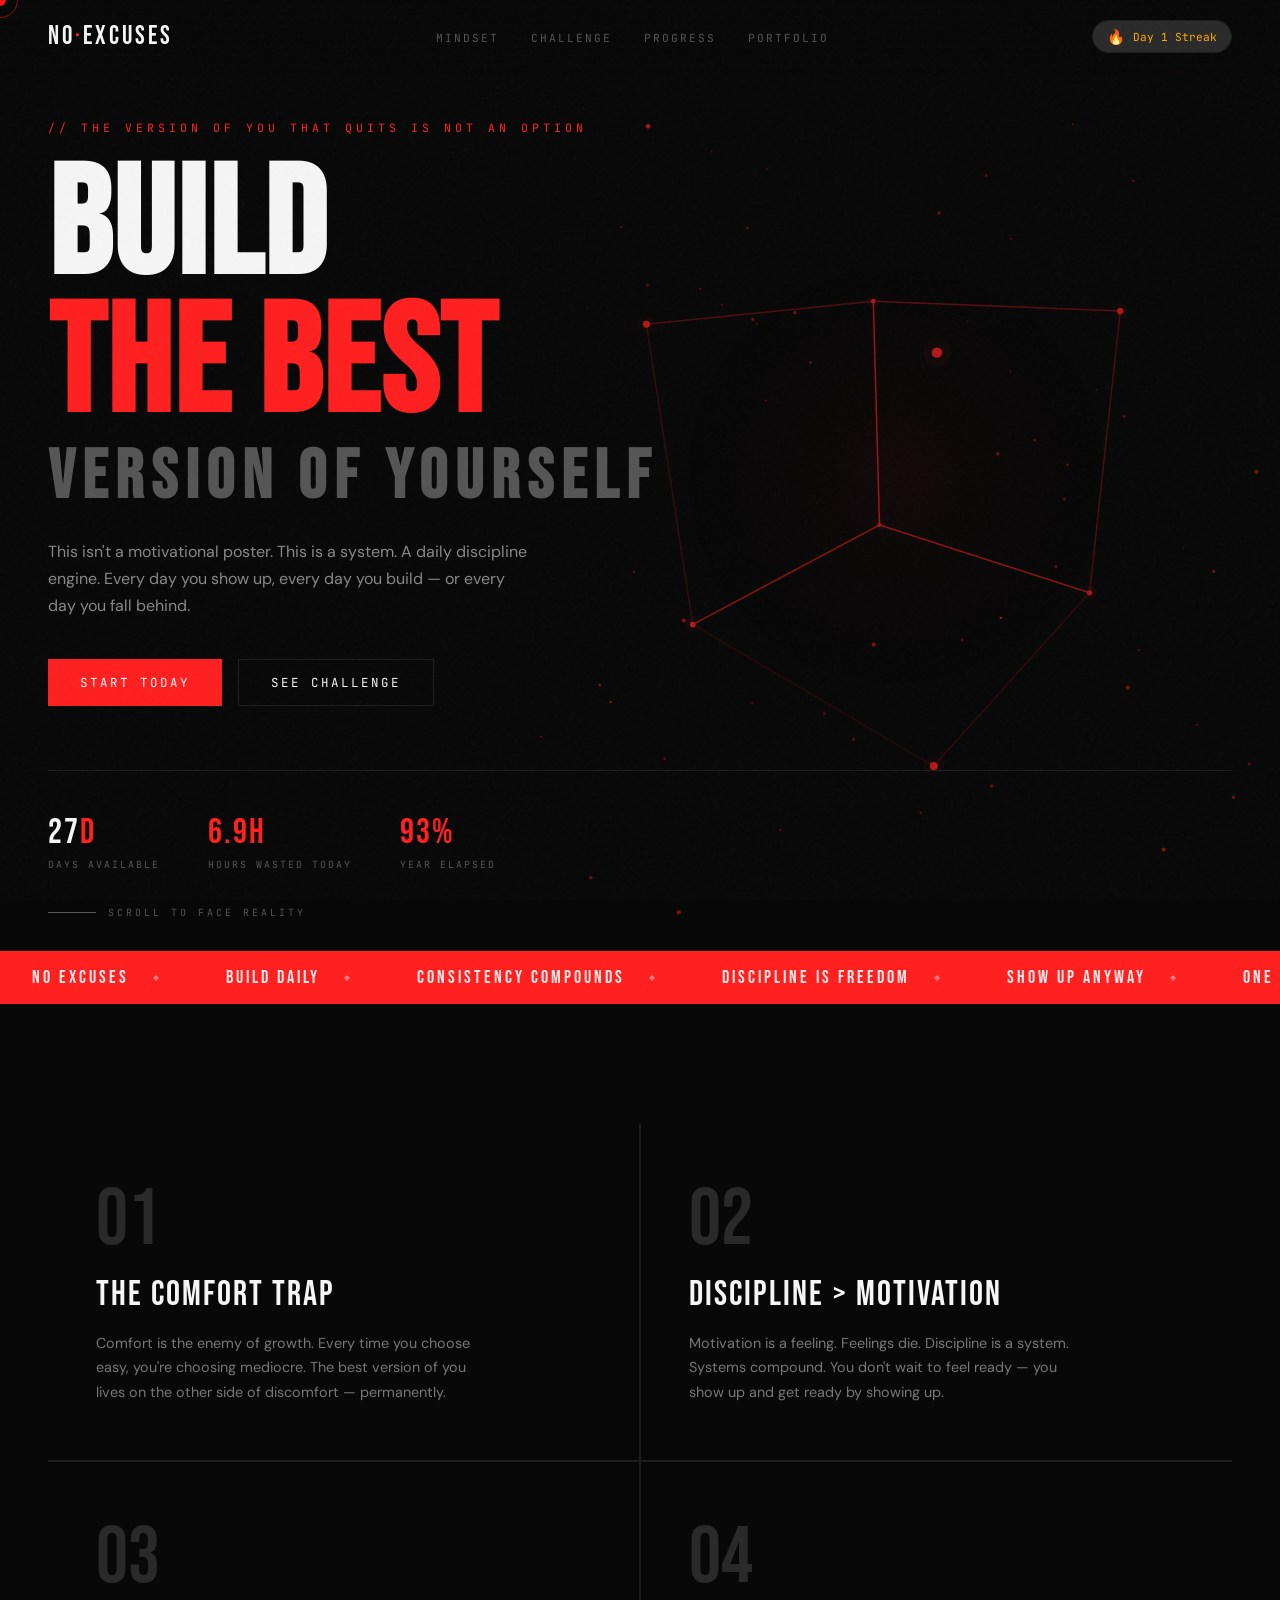
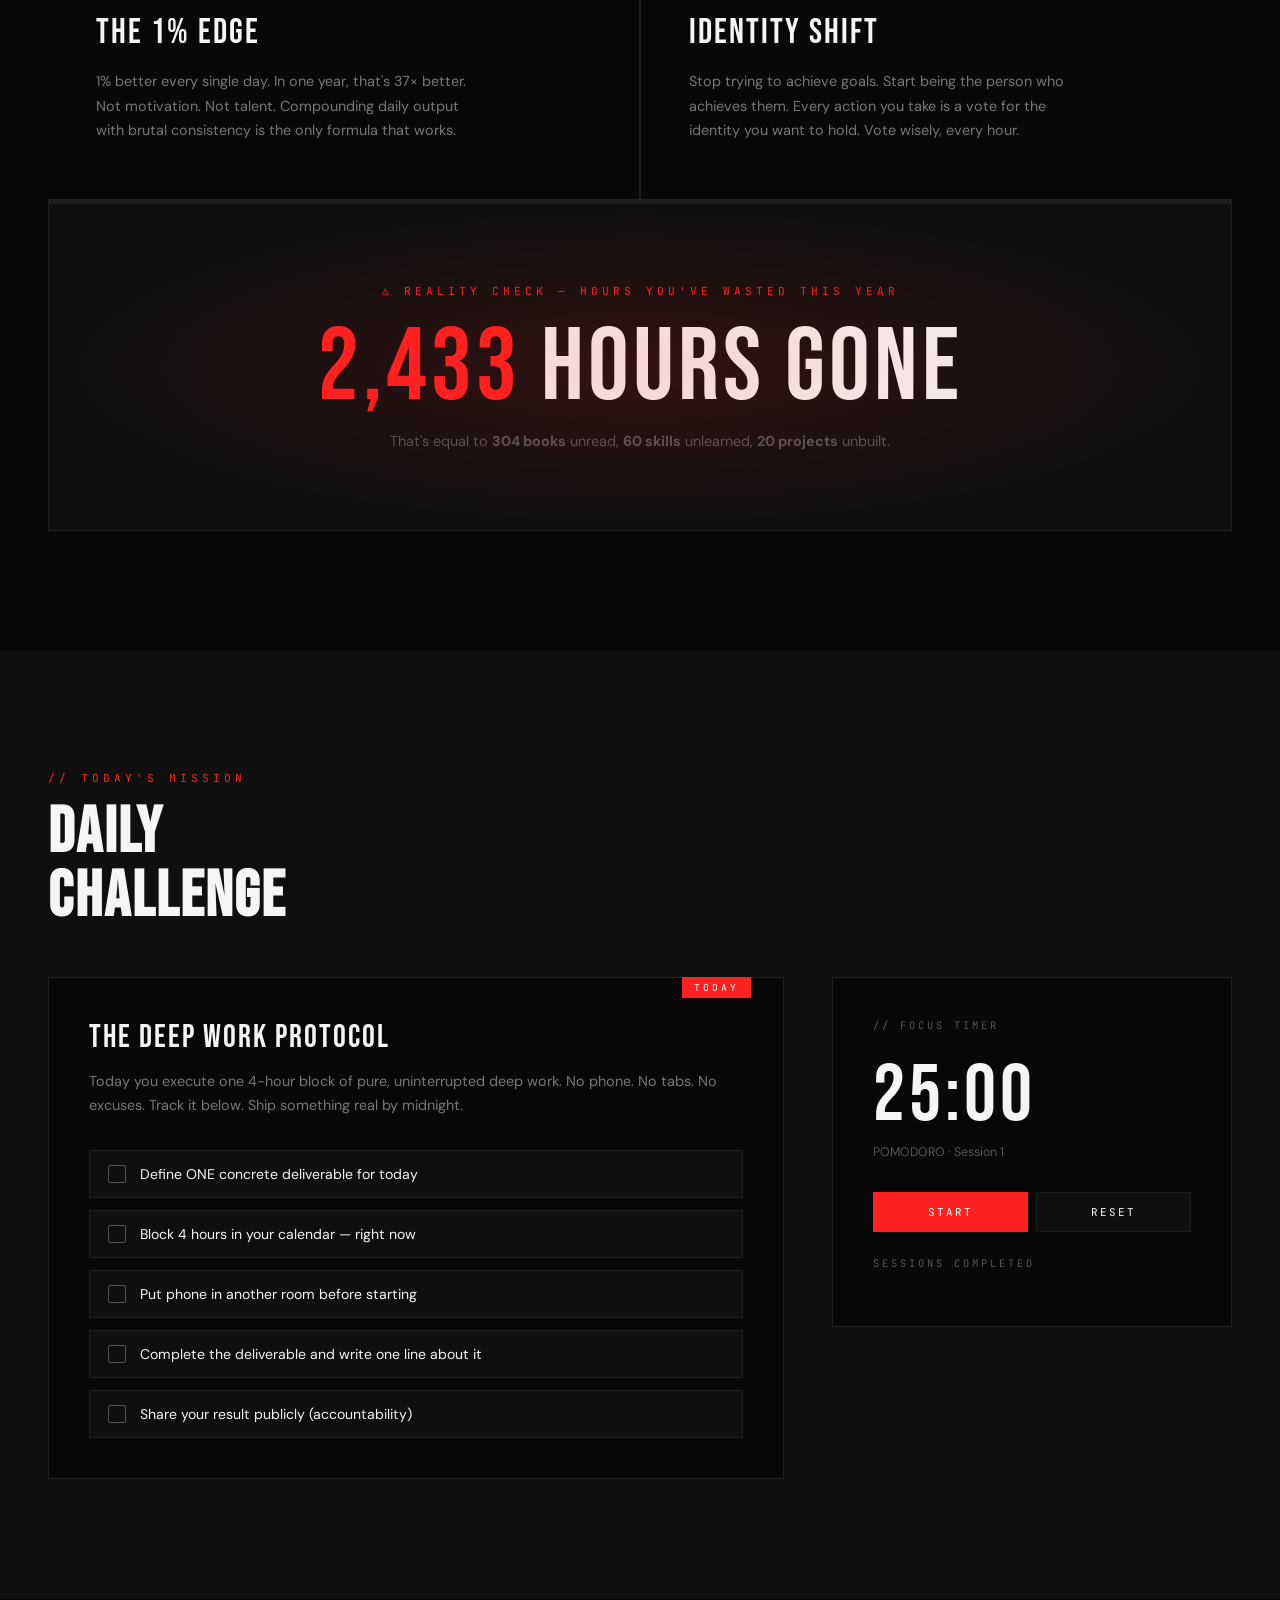
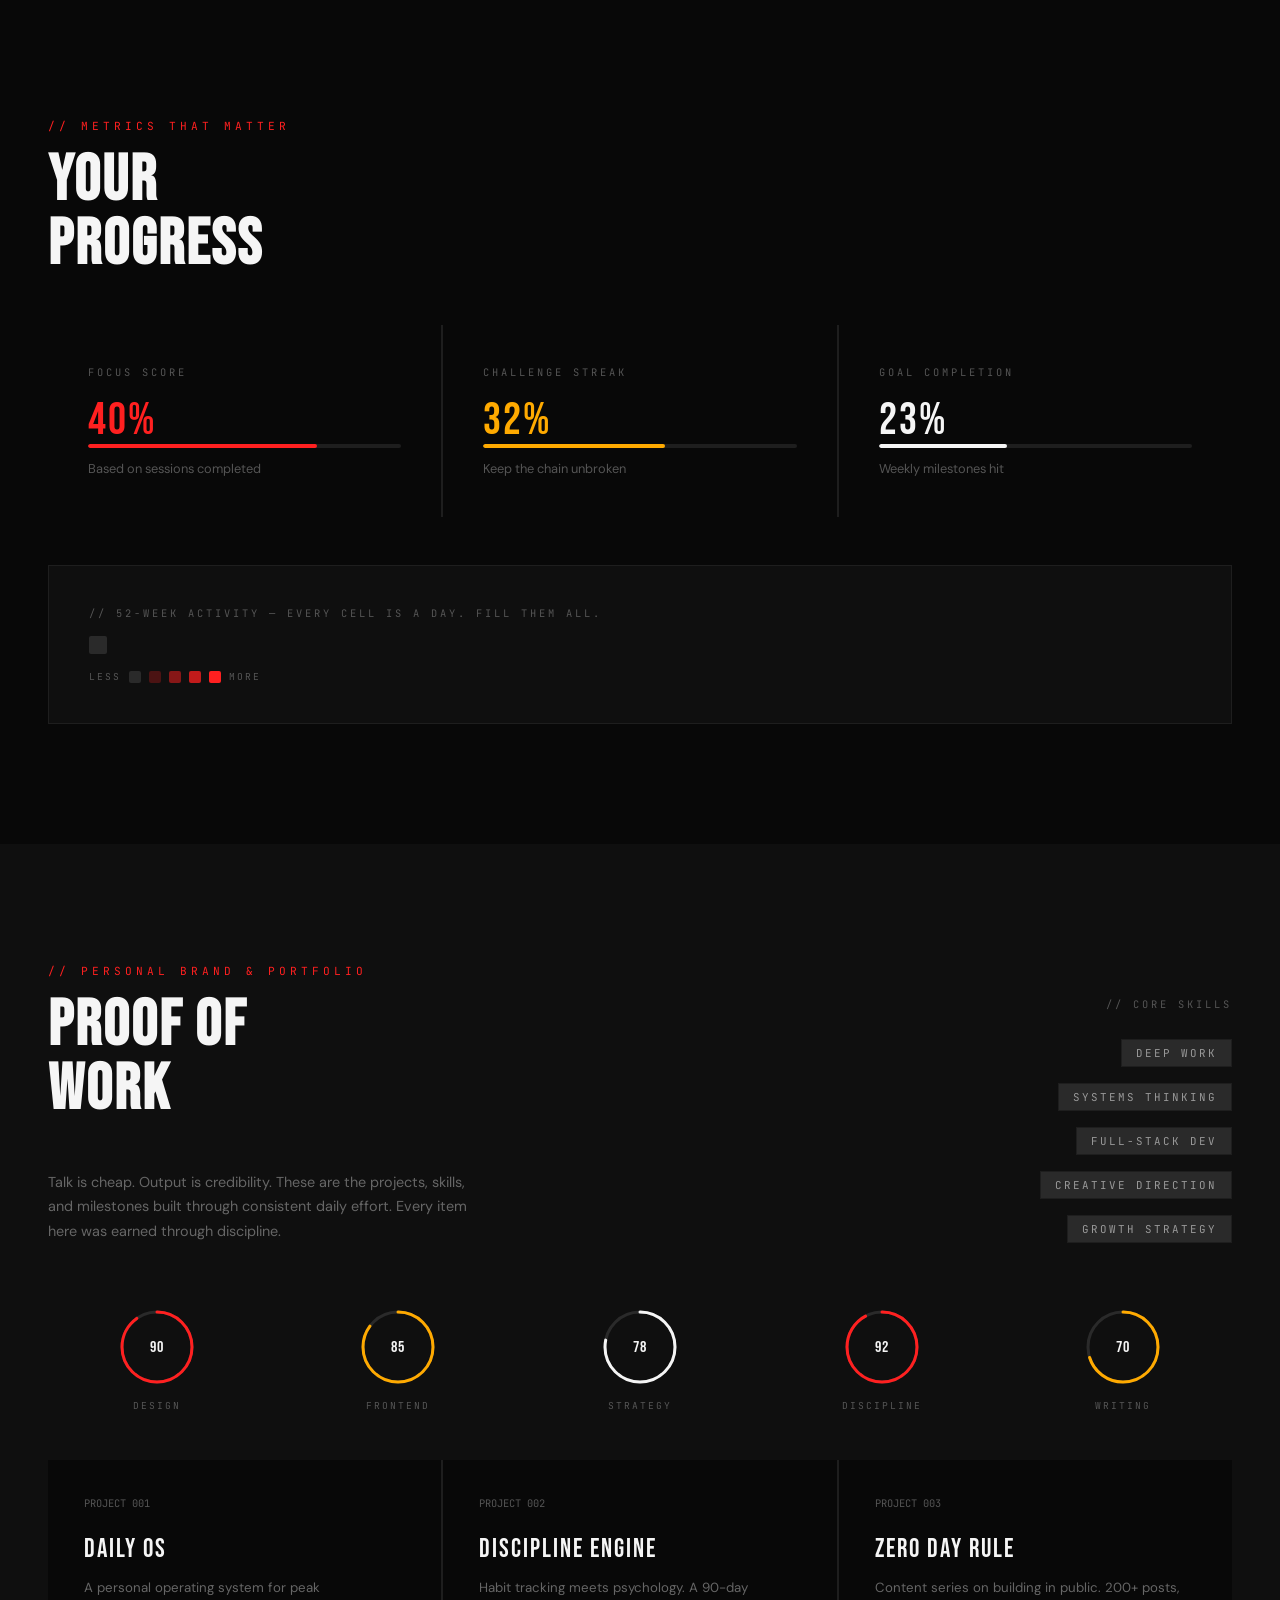
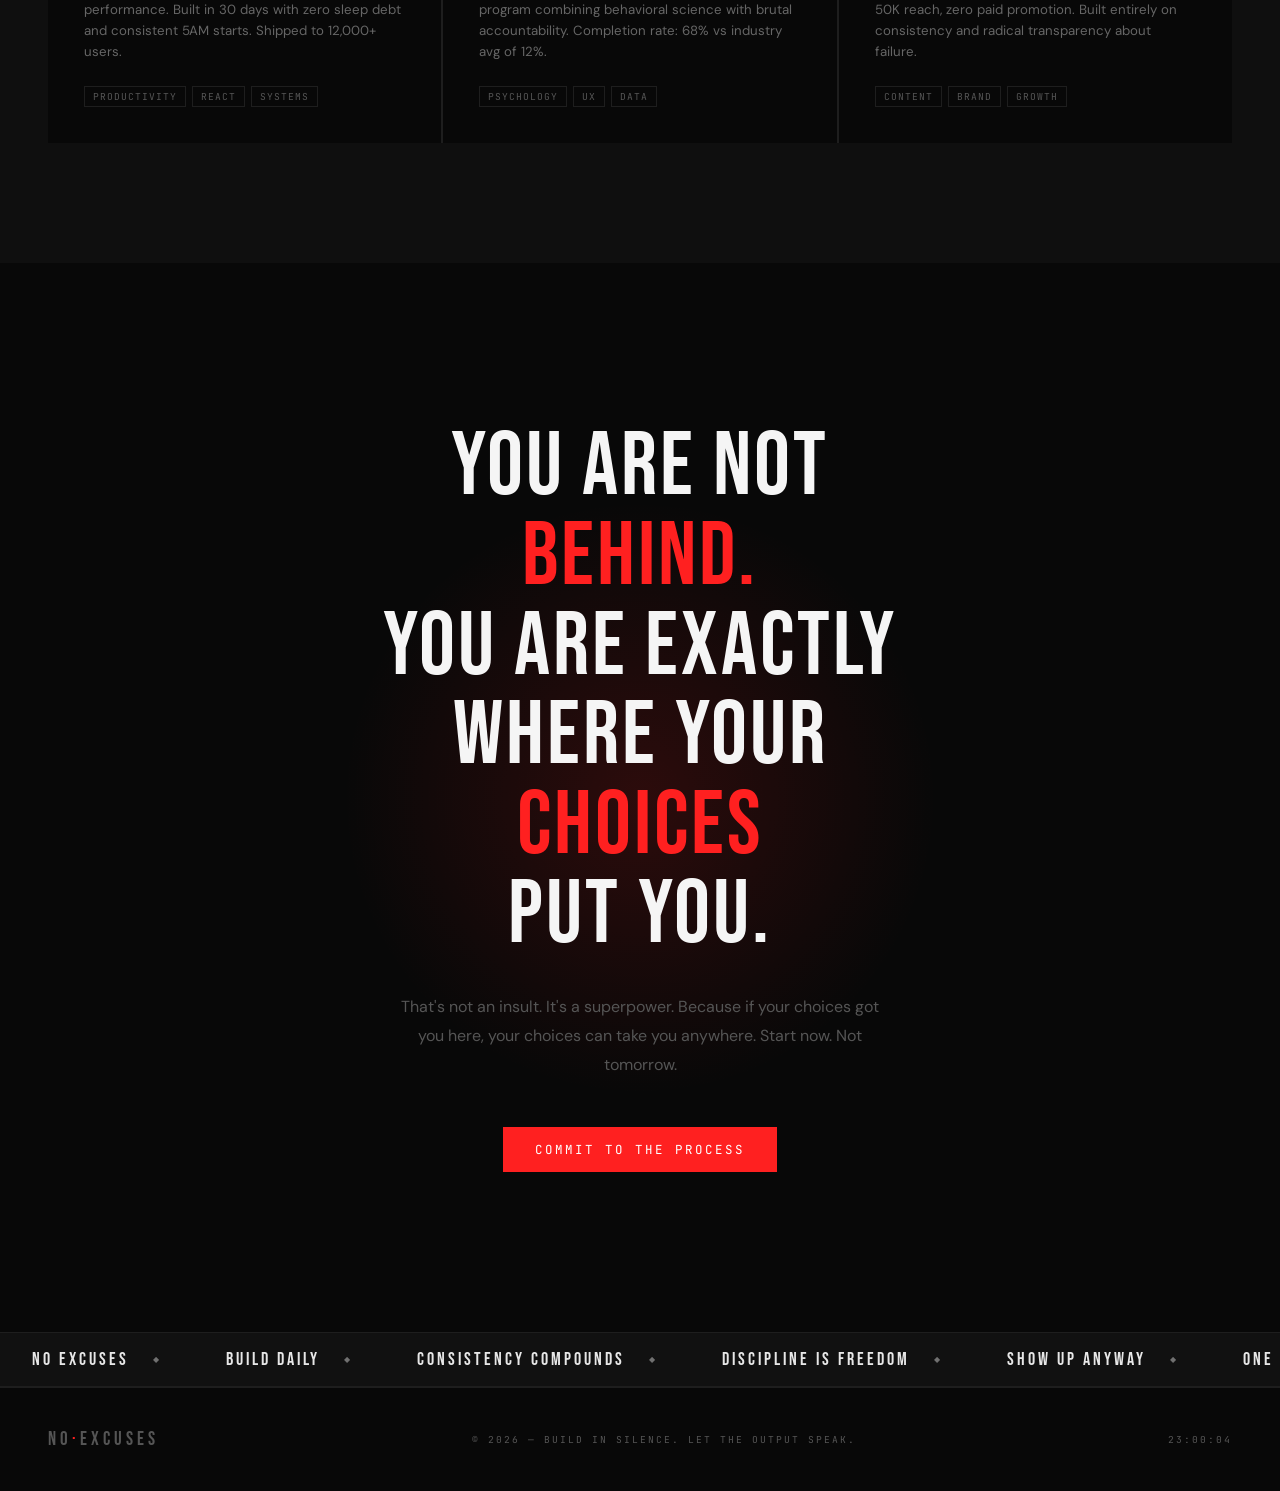
==== commit d68abf02: "Update index.html" ====
--- a/index.html
+++ b/index.html
@@ -1603,5 +1603,6 @@
   if (heroEl) heroEl.style.transform = `translateY(${scrollY * 0.12}px)`;
 });
 </script>
+  <script src="script.js"></script>
 </body>
 </html>
